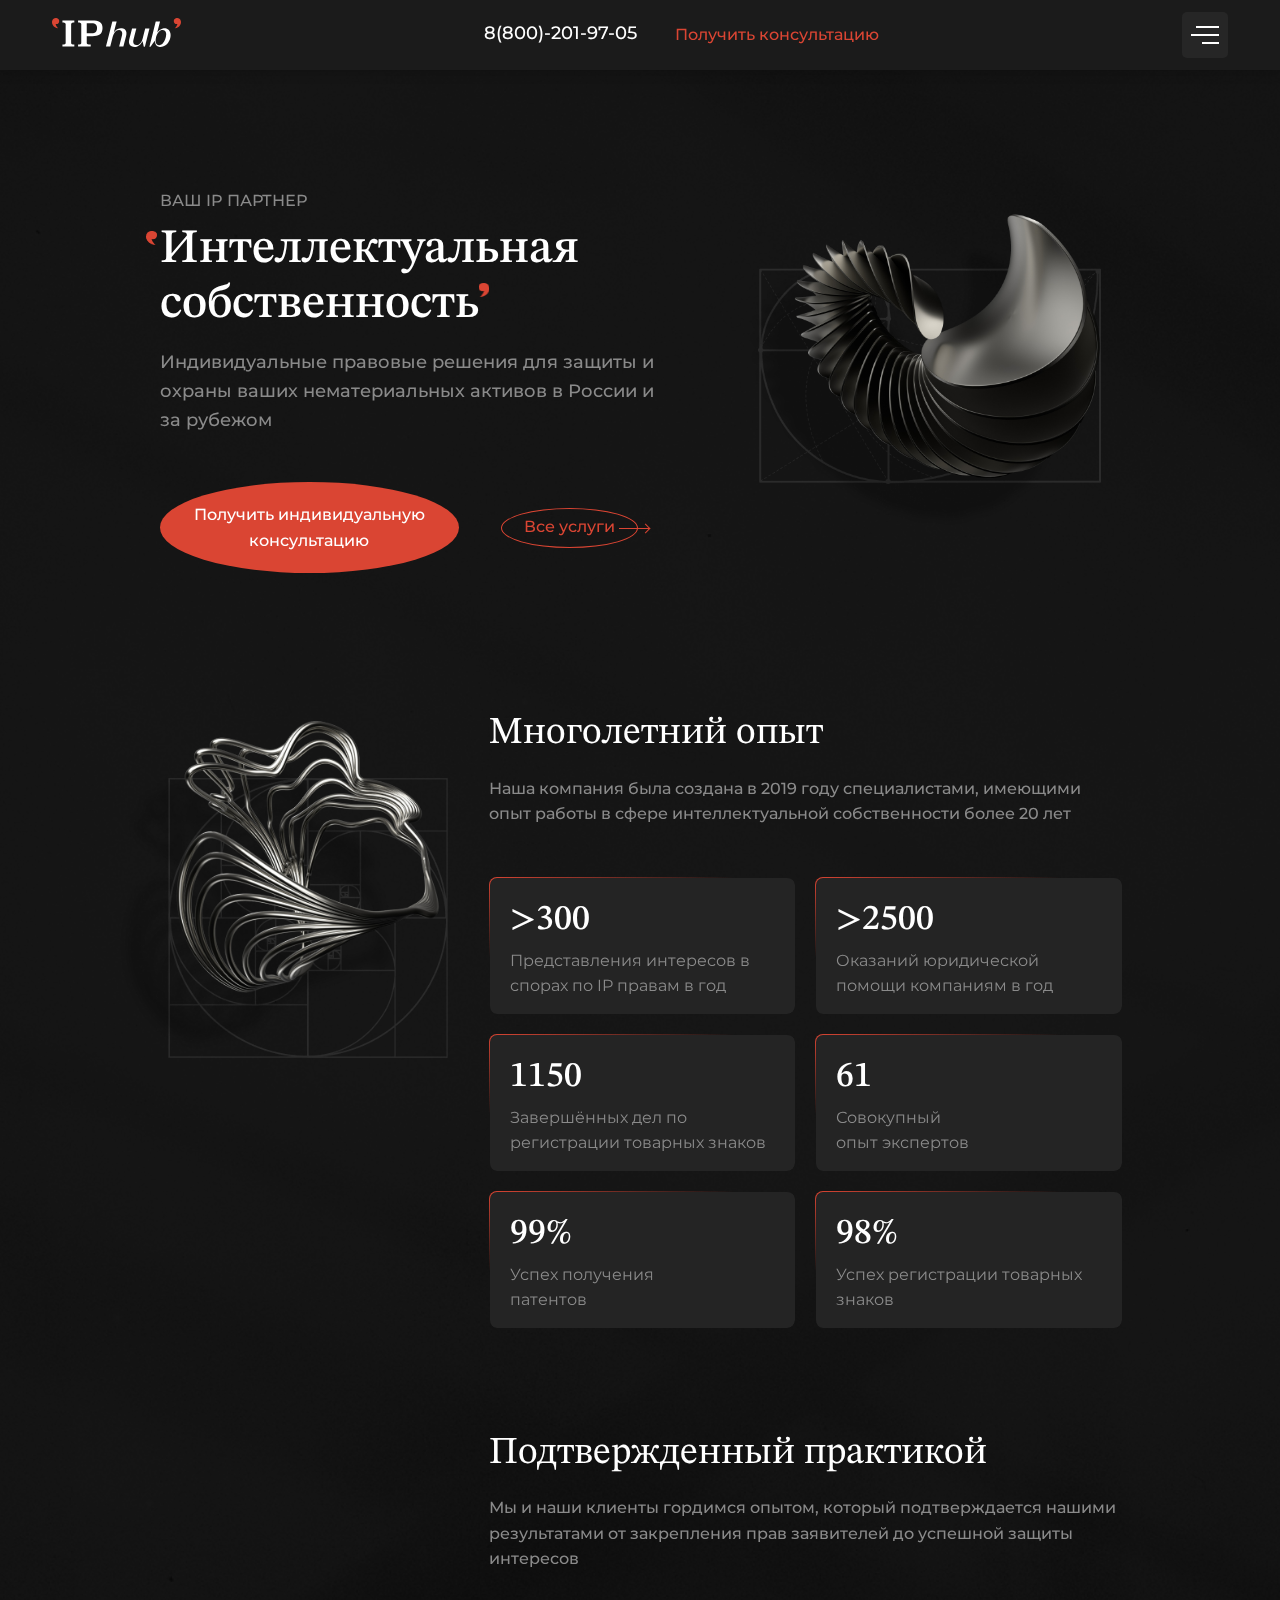
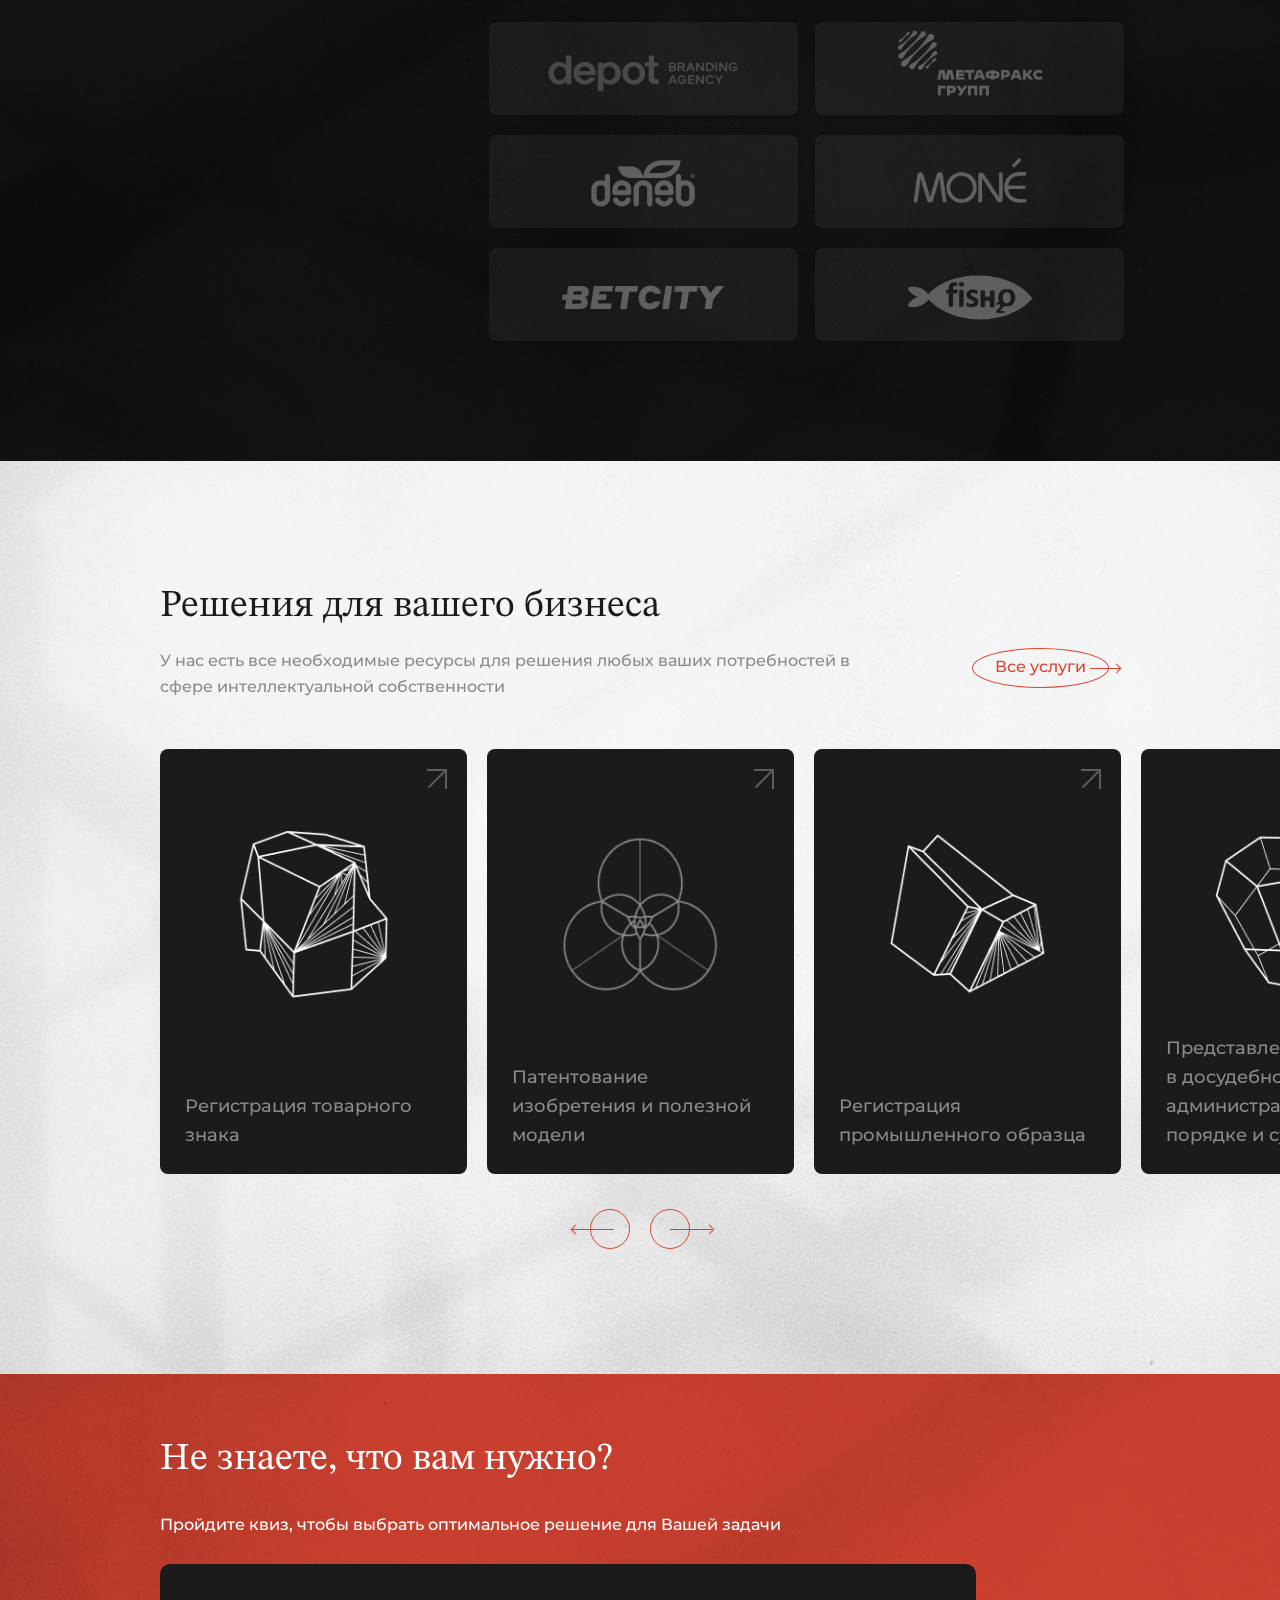
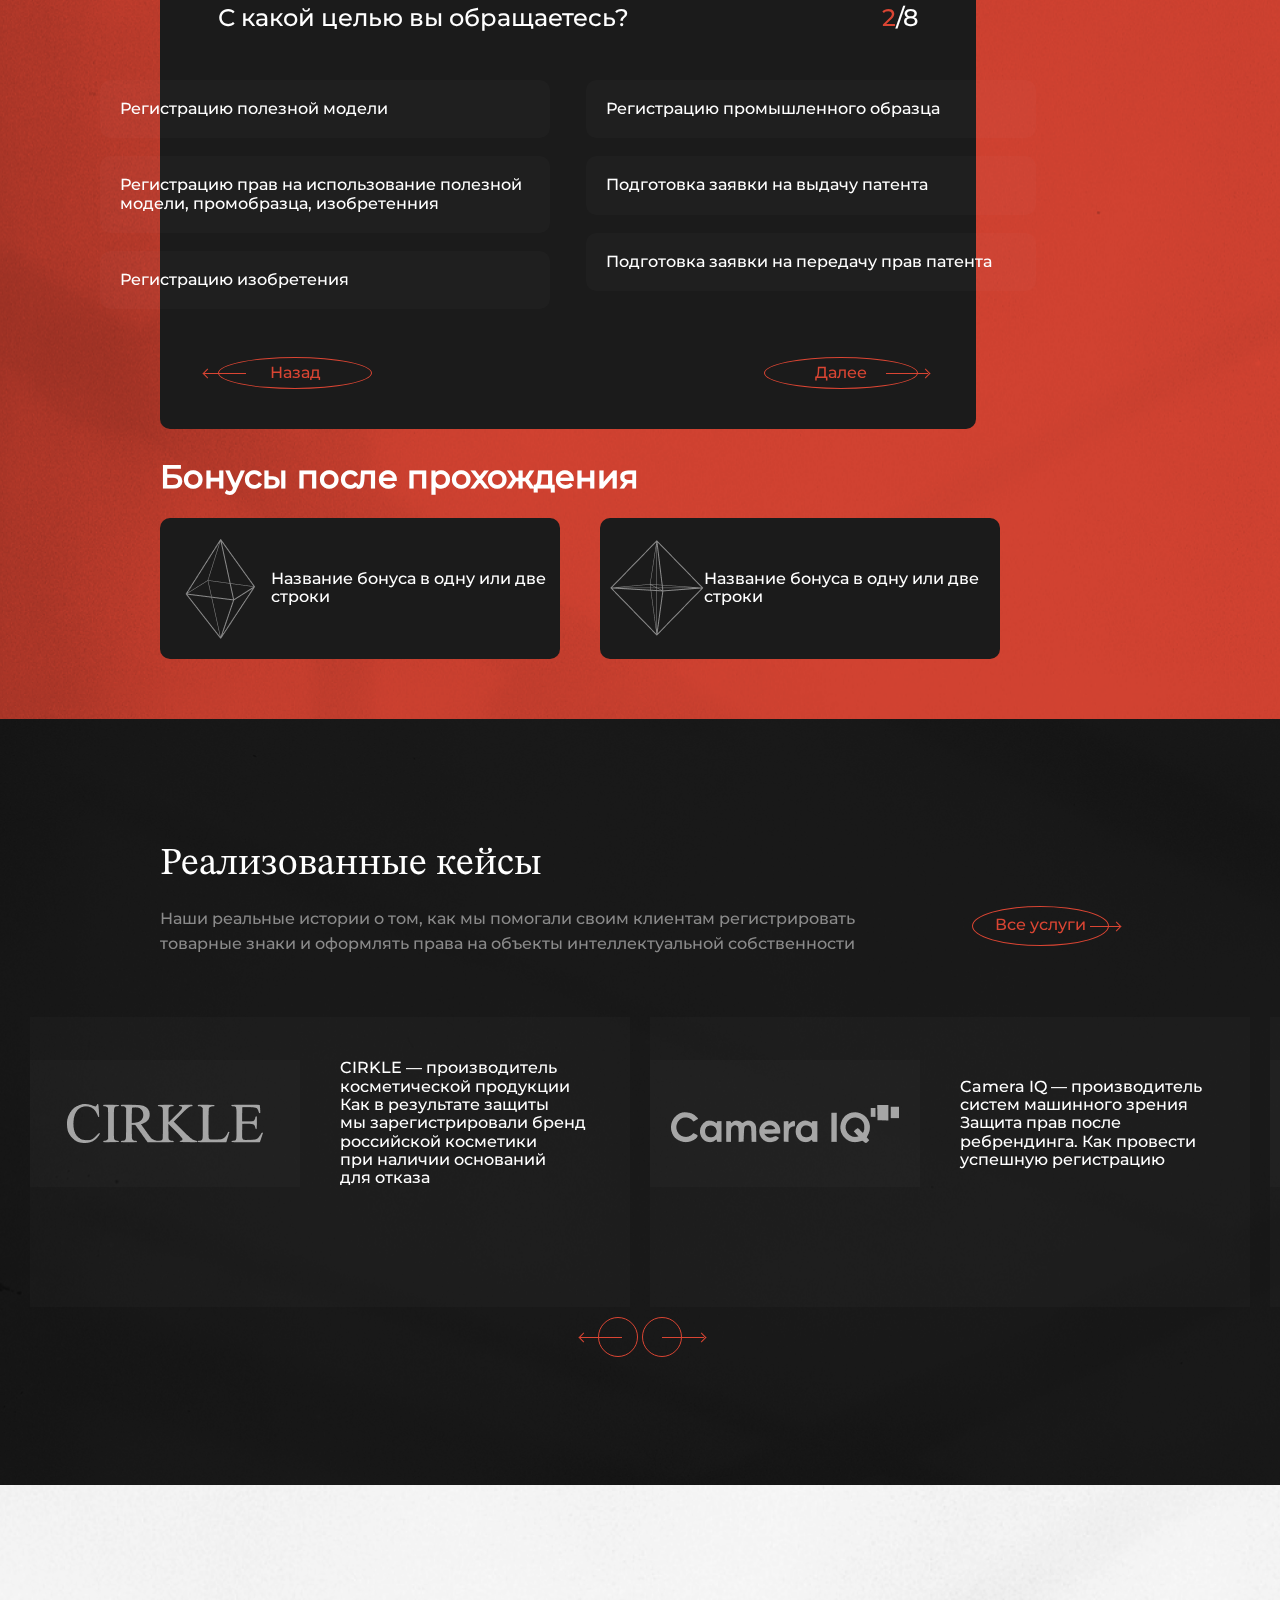
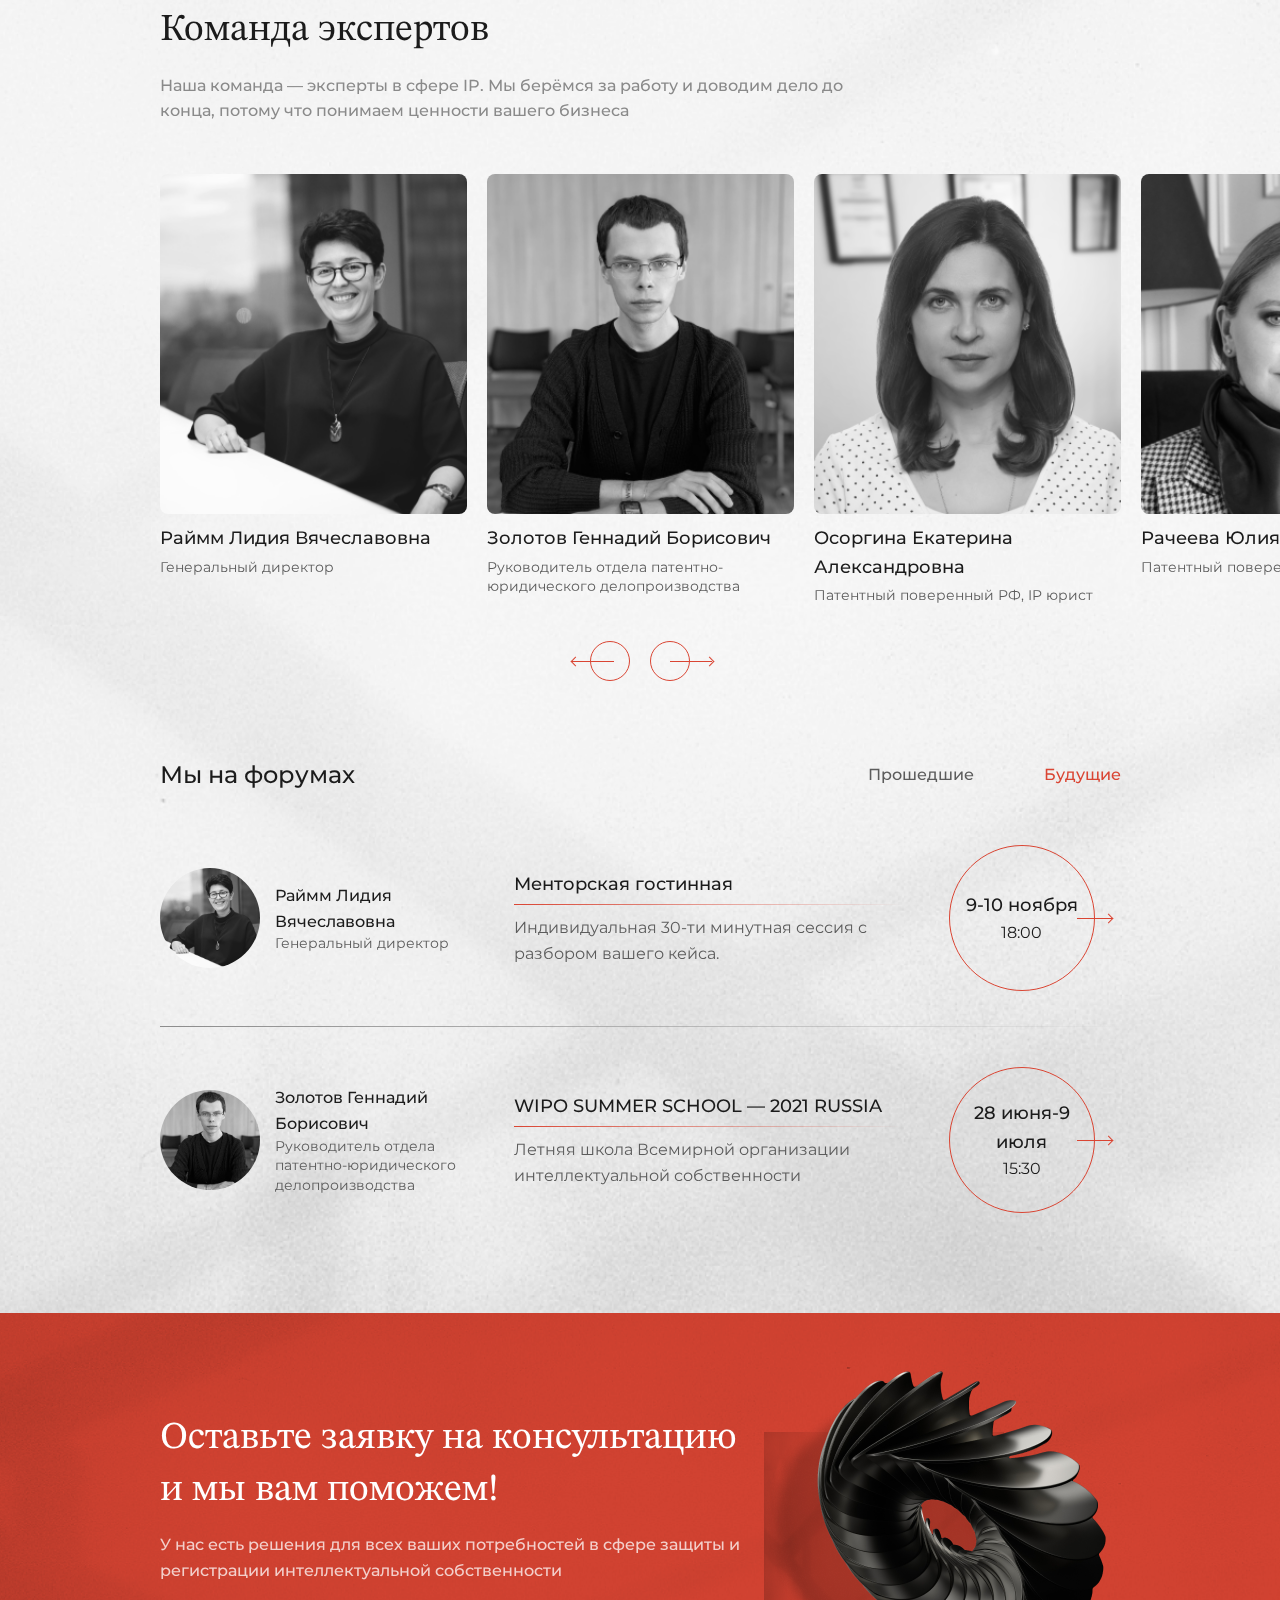
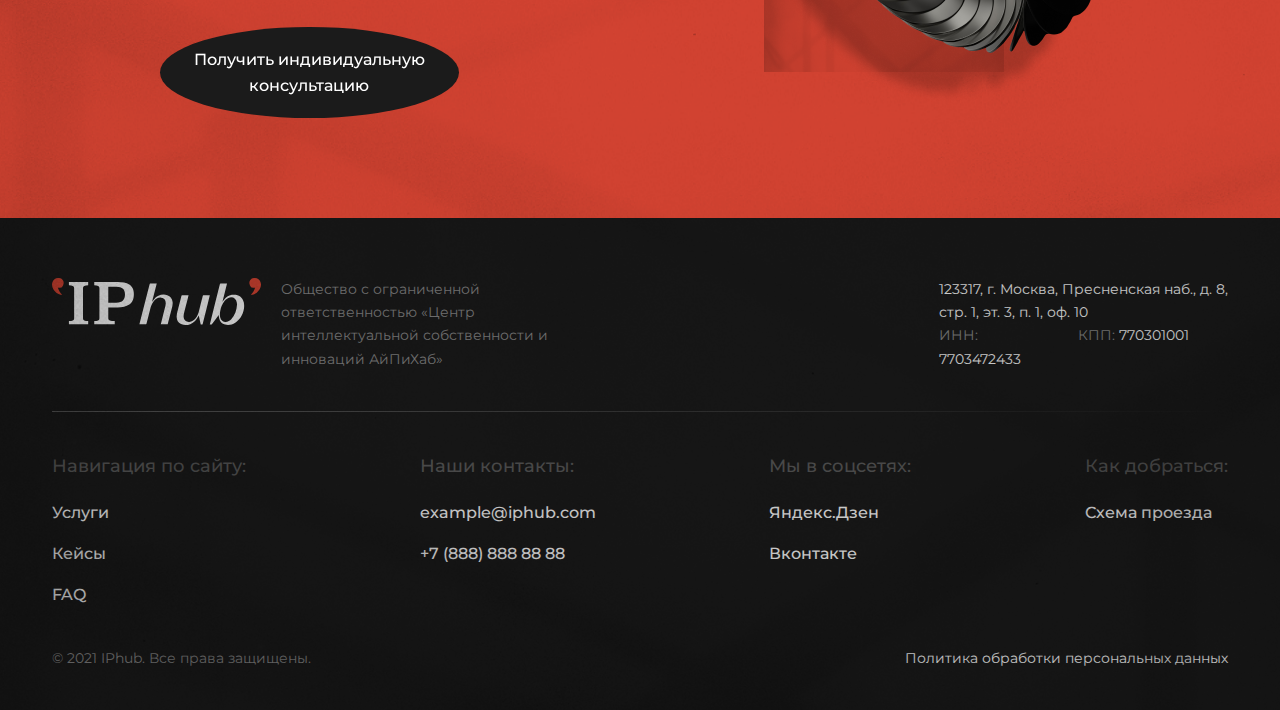
==== index.html @ 06930e4b "Add files via upload" ====
<!DOCTYPE html>
<html>
<head>
    <meta charset="UTF-8">
    <meta name="viewport" content="width=device-width", initial-scale=1.0, user-scrable=no>
    <meta http-equiv="X-UA-Compatible" content="ie=edge">
    <link rel="stylesheet" href="css/normalize.css">
    <link rel="stylesheet" href="css/style.css">
    <link rel="stylesheet" href="css/media.css">
<title>IPhub_Заярцев</title>
</head>
<body>
    <header class="header">
        <div class="header_flex">
            <div class="header_img">
                <a href="index.html">
                    <img src="img/logo.svg" alt="logo">
                </a>
            </div>
            <div class="header_contact">
                <div class="contact_number">
                    <a href="error.html" class="contact_number_link">8(800)-201-97-05</a>
                </div>
                <div class="contact_consult">
                    <a class="js-modal_button contact_consult_link button-modal-open" href="error.html">Получить консультацию</a>
                </div>
            </div>
            <div class="header_nav">
                <div class="nav_services">
                    <a href="error.html" class="nav_services_link">Услуги</a>
                </div>
                <div class="nav_cases">
                    <a href="error.html" class="nav_cases_link">Кейсы</a>
                </div>
                <div class="nav_faq">
                    <a href="error.html" class="nav_faq_link">FAQ</a>
                </div>
            </div>
            <div class="header_hamburger">
                <input id="hamburger_check" type="checkbox" class="hamburger_check">
                <label for="hamburger_check" class="hamburger_label">
                    <span></span>
                    <span></span>
                    <span></span>
                </label>
                <div class="hamburger">
                    <div class="hamburger_sidebg"></div>
                    <div class="hamburger_bg">
                        <div class="hamburger_column_links">
                            <div class="column_links_services">
                                <a href="error.html" class="column_link" href="">Услуги</a>
                            </div>
                            <div class="column_links_cases">
                                <a href="error.html" class="column_link" href="">Кейсы</a>
                            </div>
                            <div class="column_links_faq">
                                <a href="error.html" class="column_link" href="">FAQ</a>
                            </div>
                        </div>
                        <div class="hamburger_column_contacts">
                            <div class="hamburger_contacts_block">
                                <div class="contacts_block_title">Наши контакты:</div>
                                <div>
                                    <a class="contacts_block_link" href="error.html">example@iphub.com</a>
                                </div>
                                <div>
                                    <a class="contacts_block_link" href="error.html">+7 (888) 888 88 88</a>
                                </div>
                                <div>
                                    <a class="contacts_block_link email_scheme mb5" href="error.html">Схема проезда</a>
                                </div>
                            </div>
                            <div class="hamburger_contacts_block social">
                                <div class="contacts_block_title">Мы в соцсетях:</div>
                                <div>
                                    <a href="error.html" target="_blank" class="links_block_link">Яндекс.Дзен</a>
                                </div>
                                <div>
                                    <a href="error.html" target="_blank" class="links_block_link">Вконтакте</a>
                                </div>
                            </div>
                            <div class="hamburger_contacts_block adress">
                                <div class="contacts_block_title">Как добраться:</div>
                                <div>
                                    <a class="contacts_block_link adress_scheme mb5" href="">Схема проезда</a>
                                </div>
                                <div class="contacts_block_adress">123317, г. Москва, Пресненская наб., д.
                                    8, стр. 1, эт. 3, п. 1, оф. 10</div>
                                <div class="contacts_block_requisites">
                                    <div class="contacts_block_requisites_inn">ИНН: 7703472433</div>
                                    <div class="contacts_block_requisites_kpp">КПП: 770301001</div>
                                </div>
                            </div>
                            <div class="hamburger_img_wrapper">
                            <div class="hamburger_img">
                            <img src="/img/Burger1000.png">
                        </div>
                        
                    </div>
                        </div>
                        
                    </div>
                    
                </div>
            </div>
        </div>
    </header>
<section class="main">
    <div class="main__overlay"></div>
    <div class="container">
        <div class="greet">
            <div class="greet__grid">
                <div class="greet__text">
                    <div class="greet__subtitle">ВАШ IP ПАРТНЕР</div>
                    <div class="greet__title">Интеллектуальная собственность</div>
                    <div class="greet__descr">Индивидуальные правовые решения для защиты и охраны ваших нематериальных активов в России и за рубежом</div>
                    <div class="greet__buttons-container">
                        <a href="error.html"><button class="button-consult button-modal-open">Получить индивидуальную консультацию</button></a>
                        <a class="button-allservices" href="error.html">Все услуги</a>
                    </div>
                </div>
                <div class="greet__img-container">
                    <img src="img/image_0.png" data-depth="0.4" alt="thing" class="greet__img">
                </div>
            </div>
        </div>
        <div class="experience">
            <div class="experience__img-container">
                <img src="img/image_2.png" data-depth="0.4" alt="thing" class="experience__img">
            </div>
            <div class="experience__container">
                <div class="experience__block">
                    <h2 class="experience__block-title">Многолетний опыт</h2>
                    <div class="experience__block-descr">Наша компания была создана в 2019 году специалистами, имеющими опыт работы в сфере интеллектуальной собственности более 20 лет</div>
                    <div class="experience__block-grid">
                        <div class="experience__fact">
                            <div class="experience__fact-title">>300</div>
                            <div class="experience__fact-descr">Представления интересов в спорах по IP правам в год</div>
                        </div>
                        <div class="experience__fact">
                            <div class="experience__fact-title">>2500</div>
                            <div class="experience__fact-descr">Оказаний юридической помощи компаниям в год</div>
                        </div>
                        <div class="experience__fact">
                            <div class="experience__fact-title">1150</div>
                            <div class="experience__fact-descr">Завершённых дел по регистрации товарных знаков</div>
                        </div>
                        <div class="experience__fact">
                            <div class="experience__fact-title">61</div>
                            <div class="experience__fact-descr">Совокупный опыт экспертов</div>
                        </div>
                        <div class="experience__fact">
                            <div class="experience__fact-title">99%</div>
                            <div class="experience__fact-descr">Успех получения патентов</div>
                        </div>
                        <div class="experience__fact">
                            <div class="experience__fact-title">98%</div>
                            <div class="experience__fact-descr">Успех регистрации товарных знаков</div>
                        </div>
                    </div>
                </div>
                <div class="experience__block">
                    <h2 class="experience__block-title">Подтвержденный практикой</h2>
                    <div class="experience__block-descr">Мы и наши клиенты гордимся опытом, который подтверждается нашими результатами от закрепления прав заявителей до успешной защиты интересов</div>
                    <div class="experience__block-grid">
                        <div class="experience__brand">
                            <img src="img/logos.png" alt="depot" class="experience__brand-img">
                        </div>
                        <div class="experience__brand">
                            <img src="img/logos1.png" alt="meta" class="experience__brand-img">
                        </div>
                        <div class="experience__brand">
                            <img src="img/logos2.png" alt="deneb" class="experience__brand-img">
                        </div>
                        <div class="experience__brand">
                            <img src="img/logos3.png" alt="mone" class="experience__brand-img">
                        </div>
                        <div class="experience__brand">
                            <img src="img/logos4.png" alt="betcity" class="experience__brand-img">
                        </div>
                        <div class="experience__brand">
                            <img src="img/logos5.png" alt="fish" class="experience__brand-img">
                        </div>
                    </div>
                </div>
            </div>
        </div>
    </div>
</section>
<section class="solutions">
    <div class="solutions__overlay"></div>
    <div class="container">
        <h2 class="solutions__title">Решения для вашего бизнеса</h2>
        <div class="solutions__wrapper">
            <div class="solutions__descr">У нас есть все необходимые ресурсы для решения любых ваших потребностей в сфере интеллектуальной собственности</div>
            <a href="error.html" class="button-allservices solutions__button">Все услуги</a>
        </div>
        <div class="solutions__slider" id="solutions__slider">
            <div class="slider__wrapper">
        <div class="slider__track slider1">
        <a href="error.html" class="slide-service slide">
            <div class="slide-service__img-container">
                <img src="img/objects.png" class="slide-service__img">
            </div>
            <div class="slide-service__text">
                <div class="slide-service__title">Регистрация товарного знака</div>
                <div class="slide-service__descr">Предварительная оценка и полная проверка товарного знака</div>
            </div>
        </a>
        <a href="error.html" class="slide-service slide1">
            <div class="slide-service__img-container">
                <img src="img/objects1.png" class="slide-service__img">
            </div>
            <div class="slide-service__text">
                <div class="slide-service__title">Патентование изобретения и полезной модели</div>
                <div class="slide-service__descr">Проведение патентного исследования на наличие аналогов и прототипов</div>
            </div>
        </a>
        <a href="error.html" class="slide-service slide1">
            <div class="slide-service__img-container">
                <img src="img/objects2.png" class="slide-service__img">
            </div>
            <div class="slide-service__text">
                <div class="slide-service__title">Регистрация промышленного образца</div>
                <div class="slide-service__descr">Анализ и проверка, в случае необходимости – доработка промышленного образца</div>
            </div>
        </a>
        <a href="error.html" class="slide-service slide1">
            <div class="slide-service__img-container">
                <img src="img/objects3.png" class="slide-service__img">
            </div>
            <div class="slide-service__text">
                <div class="slide-service__title">Представление интересов в досудебном, административном порядке и судах</div>
                <div class="slide-service__descr">Предоставление правовой поддержки в судах</div>
            </div>
        </a>
        <a href="error.html" class="slide-service slide1">
            <div class="slide-service__img-container">
                <img src="img/objects4.png" class="slide-service__img">
            </div>
            <div class="slide-service__text">
                <div class="slide-service__title">Распоряжение исключительным правом на объекты интеллектуальной собственности.</div>
                <div class="slide-service__descr">Помощь в подготовке, оформлении и ведении документации по распоряжению исключительным правом</div>
            </div>
        </a>
        </div>
        <div class="slider__arrows slider-btn1">
            <button class="slider__arrow-prev"></button>
            <button class="slider__arrow-next next"></button>
        </div>
    </div>
        </div>
        <a href="error.html" class="button-allservices cases__button_media">Все услуги</a>
    </div>
</section>

<section class="forum2">
    <div class="container">
        <div class="forum-title">
            <h2>Не знаете, что вам нужно? </h2>
            <p>Пройдите квиз, чтобы выбрать оптимальное решение для Вашей задачи</p>
        </div>
        <div class="forum-cards">
            <div class="pre-card">
                <p>С какой целью вы обращаетесь?</p>
                <p class="card-number"><span>2</span>/8</p>
            </div>
            <div class="forum-card">
                <ul>
                    <li>Регистрацию полезной модели</li>
                    <li>Регистрацию прав на использование полезной модели, промобразца, изобретенния</li>
                    <li>Регистрацию изобретения</li>
                </ul>   
                <ul>
                    <li>Регистрацию промышленного образца</li>
                    <li>Подготовка заявки на выдачу патента</li>
                    <li>Подготовка заявки на передачу прав патента</li>
                </ul>
            </div>
            <div class="btn-card">
                <button class="forum-arrow-prev">Назад</button>
                <button class="forum-arrow-next">Далее</button>
            </div>
        </div>

        <div class="bonus">
            <h1>Бонусы после прохождения</h1>
            <div class="bonus-cards">
                <div class="bonus-card"><img src="img/bonus1.png" alt=""><p>Название бонуса в одну или две строки</p></div>
                <div class="bonus-card"><img src="img/bonus2.png" alt=""><p>Название бонуса в одну или две строки</p></div>
            </div>
        </div>
    </div>
</section>
<section class="cases">
        <div class="container">
            <h2 class="solutions__title case-title">Реализованные кейсы</h2>
            <div class="solutions__wrapper">
                <div class="solutions__descr">Наши реальные истории о том, как мы помогали своим клиентам регистрировать товарные знаки и оформлять права на объекты интеллектуальной собственности</div>
                <a href="error.html" class="button-allservices solutions__button">Все услуги</a>
            </div>
            <div class="case-container">
                <div class="case-slider">
                    <div class="case">
                        <div class="case-img-container">
                            <img src="img/case1.png" alt="" class="case-img">
                        </div>
                        <div class="case-text">
                            <div class="case-title">CIRKLE — производитель косметической продукции</div>
                            <div class="case-descr">Как в результате защиты  мы зарегистрировали бренд российской косметики при наличии оснований для отказа</div>
                        </div>
                    </div>
                    <div class="case">
                        <div class="case-img-container">
                        <img src="img/case2.png" alt="" class="case-img">
                        </div>
                        <div class="case-text">
                            <div class="case-title">Camera IQ — производитель систем машинного зрения</div>
                            <div class="case-descr">Защита прав после ребрендинга. Как провести успешную регистрацию</div>
                        </div>
                    </div>
                    <div class="case">
                        <div class="case-img-container">
                        <img src="img/case3.png" alt="" class="case-img">
                        </div>
                        <div class="case-text">
                            <div class="case-title">HANDS — производитель строительных материалов</div>
                            <div class="case-descr">Предварительный отказ — не приговор! Как мы защищали монополию российского производителя строительных материалов.</div>
                        </div>
                    </div>
                </div>
                <div class="case-slider-btn">
                    <button class="slider__arrow-prev"></button>
                    <button class="slider__arrow-next"></button>
                </div>
            </div>
        </div>
</section>

<section class="experts">
    <div class="experts__overlay"></div>
    <div class="container">
        <div class="experts__team">
            <h2 class="experts__team-title">Команда экспертов</h2>
            <div class="experts__team-descr">Наша команда — эксперты в сфере IP. Мы берёмся за работу и доводим дело до конца, потому что понимаем ценности вашего бизнеса</div>
            <div class="experts__team-slider" id="experts__slider">
                <div class="slider__wrapper">
        <div class="slider__track expert-slider">
        <div class="slide-expert">
            <div class="slide-expert__img-container">
                <img src="img/expert1.png" class="slide-expert__img">
            </div>
            <div class="slide-expert__text">
                <div class="slide-expert__name">Раймм Лидия Вячеславовна</div>
                <div class="slide-expert__position">Генеральный директор</div>
                <div class="slide-expert__description">Создаёт тихое право сильных брендов. Строит импакт-компанию и развивает команду, которая выбрала сферу интеллектуальной собственности своей миссией и которая способна смело и с удовольствием превосходить ожидания клиентов. Выводит в принцип работы равноценность и значимости достижения единой цели с клиентом. Выбирает клиентов, как партнёров, для которых бизнес — это личное. Область интересов — формирование устойчивой архитектуры систем управления интеллектуальной собственностью через создание честного сильного конкурентного преимущества для правообладателей</div>
            </div>
        </div>
        <div class="slide-expert">
            <div class="slide-expert__img-container">
                <img src="img/expert2.png" class="slide-expert__img">
            </div>
            <div class="slide-expert__text">
                <div class="slide-expert__name">Золотов Геннадий Борисович</div>
                <div class="slide-expert__position">Руководитель отдела патентно-юридического делопроизводства</div>
                <div class="slide-expert__description">Опыт в области администрирования и делопроизводства на международном уровне более 20 лет. Вдохновлена командой, проектами  и задачами клиентов. Уверена, что любые процессы для клиентов комфортны с нами, так как на всем цикле патентно-юридического делопроизводства их поддерживают профессионалы, любящие своё дело</div>
            </div>
        </div>
        <div class="slide-expert">
            <div class="slide-expert__img-container">
                <img src="img/expert3.png" class="slide-expert__img">
            </div>
            <div class="slide-expert__text">
                <div class="slide-expert__name">Осоргина Екатерина Александровна</div>
                <div class="slide-expert__position">Патентный поверенный РФ, IP юрист</div>
                <div class="slide-expert__description">Опыт работы в сфере интеллектуальной собственности более 20 лет. Практик экстра-класса, любящий свое дело и говорящий с клиентами на одном языке. Патентный поверенный и юрист в одном профессионале. Участник и лидер стратегических IP сессий для клиентов с особыми потребностями в защите и управлении правами в России и за рубежом. Знает, что каждый кейс, каждый запрос уникален, как и бизнес клиентов. Находится в нужном месте, чтобы оказать клиентам индивидуальную своевременную помощь, поддержку и профессиональное содействие</div>
            </div>
        </div>
        <div class="slide-expert">
            <div class="slide-expert__img-container">
                <img src="img/expert4.png" class="slide-expert__img">
            </div>
            <div class="slide-expert__text">
                <div class="slide-expert__name">Рачеева Юлия Геннадьевна</div>
                <div class="slide-expert__position">Патентный поверенный РФ</div>
                <div class="slide-expert__description">Практический опыт в сфере интеллектуальной собственности более 12 лет.  Мастер IP-do. Знает, какие необходимо задать вопросы визионеру, чтобы оптимально выстроить работы и  достичь идеального конечного результата. Аттестованный патентный поверенный по товарным знакам и промышленным образцам. Кейсы международного уровня. Лектор Российского экспортного центра (РЭЦ), преподаватель в РГАИС. Участник и лидер IP сессий для клиентов с нестандартными проектами и запросами. Убеждена, что интеллектуальная собственность - это  эффективный инструмент защиты и развития бизнеса</div>
            </div>
        </div>
        <div class="slide-expert">
            <div class="slide-expert__img-container">
                <img src="img/expert5.png" class="slide-expert__img">
            </div>
            <div class="slide-expert__text">
                <div class="slide-expert__name">Пахоменко Алина Аликовна</div>
                <div class="slide-expert__position">Адвокат</div>
                <div class="slide-expert__description">Изучает и реализует IP менеджмент и сервис с чётким технологичным подходом. Гармонично сочетает IP с EI, ценит прозрачность и ясность в любых процессах делопроизводства по регистрации и в процедурах защиты интересов клиентов. Знает, что любой проект для клиента - личная история, поэтому, отслеживает, чтобы все было «по-полочкам», создавая комфортную среду для сотрудничества и взаимодействия с нашей командой</div>
            </div>
        </div>
        </div>
        <div class="slider__arrows expert-slider-btn">
            <button class="slider__arrow-prev"></button>
            <button class="slider__arrow-next"></button>
        </div>
    </div>
            </div>
        </div>
        <div class="experts__forums">
            <div class="experts__forums-header">
                <div class="experts__forums-title">Мы на форумах</div>
                <div class="experts__forums-wrapper">
                    <div class="experts__forums-time">
                        <input class="experts__forums-input" type="radio" name="forums" id="forums-prev">
                        <label for="forums-prev" class="experts__forums-label">Прошедшие</label>
                    </div>
                    <div class="experts__forums-time">
                        <input class="experts__forums-input" checked type="radio" name="forums" id="forums-next">
                        <label for="forums-next" class="experts__forums-label">Будущие</label>
                    </div>
                </div>
            </div>
            <div class="experts__forums-list">
                <div class="forums-prev">
                <div class="forum forum-prev">
                    <div class="forum__grid">
                        <div class="forum__person-grid">
                            <div class="forum__person-img" style="background: url('img/expert1.png') center center/cover no-repeat"></div>
                            <div class="forum__person-text">
                                <div class="forum__person-name">Раймм Лидия Вячеславовна </div>
                                <div class="forum__person-position">Генеральный директор</div>
                            </div>
                        </div>
                        <div class="forum__info-grid">
                            <div class="forum__info-elem">
                                <div class="forum__info-name">Менторская гостинная</div>
                                <div class="forum__info-br"></div>
                                <div class="forum__info-descr">Индивидуальная 30-ти минутная сессия с разбором вашего кейса.</div>
                            </div>
                            <div class="forum__info-elem">
                                <a href="" class="forum__circle"></a>
                                <div class="forum__date">9-10 ноября</div>
                                <div class="forum__time">18:00</div>
                            </div>
                        </div>
                    </div>
                    <div class="forum__br"></div>
                </div>
                <div class="forum forum-prev">
                    <div class="forum__grid">
                        <div class="forum__person-grid">
                            <div class="forum__person-img" style="background: url('img/expert2.png') center center/cover no-repeat"></div>
                            <div class="forum__person-text">
                                <div class="forum__person-name">Золотов Геннадий Борисович</div>
                                <div class="forum__person-position">Руководитель отдела патентно-юридического делопроизводства</div>
                            </div>
                        </div>
                        <div class="forum__info-grid">
                            <div class="forum__info-elem">
                                <div class="forum__info-name">WIPO SUMMER SCHOOL — 2021 RUSSIA</div>
                                <div class="forum__info-br"></div>
                                <div class="forum__info-descr">Летняя школа Всемирной организации интеллектуальной собственности</div>
                            </div>
                            <div class="forum__info-elem">
                                <a href="error.html" class="forum__circle"></a>
                                <div class="forum__date">28 июня-9 июля</div>
                                <div class="forum__time">15:30</div>
                            </div>
                        </div>
                    </div>
                </div>
            </div>
        </div>
    </div>
</section>
<div class="modal">
    <div class="modal__overlay"></div>
    <div class="container">
        <div class="modal__grid">
            <div class="modal__text">
                <h2 class="modal__title">Оставьте заявку на консультацию и мы вам поможем!</h2>
                <div class="modal__descr">У нас есть решения для всех ваших потребностей в сфере защиты и регистрации интеллектуальной собственности</div>
                <a href="error.html"><button class="button-consult button-modal-open modal__button" href="error.html">Получить индивидуальную консультацию</button></a>
            </div>
            <div class="modal__img-container">
                <img src="img/62.png" data-depth="0.4" alt="round" class="modal__img">
            </div>
        </div>
    </div>
</div>
    <footer class="footer">
        <div class="footer_container">
            <div class="footer_info">
                <div class="info_block_logo">
                    <a href="error.html" class="block_logo">
                        <img src="img/logo.svg" alt="logo">
                    </a>
                    <div class="block_text">
                        Общество с ограниченной
                        ответственностью «Центр интеллектуальной собственности и инноваций АйПиХаб»
                    </div>
                </div>
                <div class="info_block_adress">
                    <div class="block_adress">123317, г. Москва, Пресненская наб., д.
                        8, стр. 1, эт. 3, п. 1, оф. 10</div>
                    <div class="block_inn"><span>ИНН:</span> 7703472433</div>
                    <div class="block_kpp"><span>КПП:</span> 770301001</div>
                </div>
            </div>
            <div class="footer_hr"></div>
            <div class="footer_links">
                <div class="links_block">
                    <div class="links_block_title site_nav">Навигация<span> по сайту</span>:</div>
                    <div class="links_block_link_wrapper">
                        <a href="" class="links_block_link">Услуги</a>
                    </div>
                    <div class="links_block_link_wrapper">
                        <a href="error.html" class="links_block_link">Кейсы</a>
                    </div>
                    <div class="links_block_link_wrapper">
                        <a href="error.html" class="links_block_link">FAQ</a>
                    </div>
                </div>
                <div class="links_block">
                    <div class="links_block_title">Наши контакты:</div>
                    <div class="links_block_link_wrapper">
                        <a href="error.html" email class="links_block_link">example@iphub.com</a>
                    </div>
                    <div class="links_block_link_wrapper">
                        <a href="error.html" class="links_block_link">+7 (888) 888 88 88</a>
                    </div>
                    <div class="links_block_link_wrapper adress_hidden">
                        <a href="error.html" class="links_block_link">Схема проезда</a>
                    </div>
                </div>
                <div class="links_block links_block_social">
                    <div class="links_block_title">Мы в соцсетях:</div>
                    <div class="links_block_link_wrapper">
                        <a href="error.html" target="_blank" class="links_block_link">Яндекс.Дзен</a>
                    </div>
                    <div class="links_block_link_wrapper">
                        <a href="error.html" target="_blank" class="links_block_link">Вконтакте</a>
                    </div>
                </div>
                <div class="links_block">
                    <div class="links_block_title">Как добраться:</div>
                    <div class="links_block_link_wrapper">
                        <a href="error.html" class="links_block_link">Схема проезда</a>
                    </div>
                </div>
            </div>
            <div class="footer_rights">
                <div class="footer_right">© 2021 IPhub. Все права защищены.</div>
                <div class="footer_right">
                    <a href="error.html" class="footer_right_link link_agreement">Политика обработки персональных данных</a>
                </div>
            </div>
        </div>
    </footer>
    <script type="text/javascript" src="scripts/slider.js"></script>
</body>
</html>
---- css/style.css ----
@font-face {
    font-family: 'STIXTwoText Medium';
    src: url('../fonts/STIXTwoText-Medium.ttf') format('truetype');
    font-weight: 500;
    font-style: normal;
}

@font-face {
    font-family: 'STIXTwoText Regular';
    src: url('../fonts/STIXTwoText-Regular.ttf') format('truetype');
    font-weight: 400;
    font-style: normal;
}

@font-face {
    font-family: 'Montserrat Medium';
    src: url('../fonts/Montserrat-Medium.ttf') format('truetype');
    font-weight: 500;
    font-style: normal;
}

@font-face {
    font-family: 'Montserrat Regular';
    src: url('../fonts/Montserrat-Regular.ttf') format('truetype');
    font-weight: 400;
    font-style: normal;
}

body {
    font-family: 'Montserrat Medium', sans-serif;
}

*{
    margin:0;
    padding:0;
    box-sizing:border-box;
}

* {
	margin: 0;
	padding: 0;
	box-sizing: border-box;
}
body {
	padding-top: 70px;
	overflow-x: hidden;
	overflow-y: scroll;
	background-color: #1b1b1b;
	color: #fff
}
section {
	overflow-x: hidden
}
a {
	text-decoration: none
}
h2 {
	font-family: STIXTwoText Regular;
	font-weight: 400;
	color: #fff;
	font-size: 2.375rem;
	line-height: 135%
}
.container {
	position: relative;
	z-index: 10;
	width: 1216px;
	margin: 0 auto
}
.disabled {
	opacity: .5;
	cursor: default
}
.button-consult {
	position: relative;
	width: 299px;
	height: 91px;
	border-radius: 50%;
	border: none;
	background: #DA4533;
	font-size: 1rem;
	line-height: 160%;
	color: #fff;
	padding: 0 20px;
	text-align: center;
	cursor: pointer
}
.button-consult:hover:before {
	opacity: 1;
	transform: rotate(-5deg)
}
.button-consult:before {
	transition: .3s;
	content: "";
	position: absolute;
	top: 0;
	left: 0;
	border-radius: 50%;
	opacity: 0;
	border: 1px solid #fff;
	width: 299px;
	height: 90px
}
.button-allservices {
	position: relative;
	color: #da4533;
	border: 1px solid #DA4533;
	border-radius: 50%;
	padding: 9px 22px;
	cursor: pointer;
	height: 40px;
	margin-right: 12px
}
.button-allservices:after {
	content: "";
	position: absolute;
	width: 6px;
	height: 6px;
	border: 1px solid #DA4533;
	transform: rotate(45deg);
	z-index: 1;
	border-left: none;
	border-bottom: none;
	top: calc(50% - 3px);
	left: 140px;
	transition: .5s all
}
.button-allservices:before {
	content: "";
	position: absolute;
	width: 30px;
	height: 1px;
	background-color: #da4533;
	z-index: 1;
	top: 50%;
	left: 117px;
	transition: .5s all
}
.button-allservices:not(.disabled):hover:before {
	transform: translate(10px)
}
.button-allservices:not(.disabled):hover:after {
	transform: translate(10px) rotate(45deg)
}
.slider__track {
	position: relative;
	display: flex;
	gap: 20px;
	flex-direction: row;
	margin-bottom: 35px;
	transition: .3s all;
	right: 310px
}
.slider__arrows {
	display: flex;
	justify-content: center;
	gap: 20px
}
.slider__arrow-next:before, .slider__arrow-prev:before {
	content: "";
	position: absolute;
	width: 42px;
	height: 1px;
	background-color: #da4533;
	z-index: 1;
	top: 50%;
	left: 50%;
	transition: .5s all
}
.slider__arrow-next:after, .slider__arrow-prev:after {
	content: "";
	position: absolute;
	width: 6px;
	height: 6px;
	border: 1px solid #DA4533;
	transform: rotate(45deg);
	z-index: 1;
	border-left: none;
	border-bottom: none;
	top: calc(50% - 3px);
	left: calc(50% + 36px);
	transition: .5s all
}
.slider__arrow-next, .slider__arrow-prev {
	position: relative;
	width: 40px;
	height: 40px;
	border-radius: 50%;
	z-index: 10;
	border: 1px solid #DA4533;
	cursor: pointer;
	transition: .5s all
}
.slider__arrow-next:not(.disabled):hover:before {
	transform: translate(10px)
}
.slider__arrow-next:not(.disabled):hover:after {
	transform: translate(10px) rotate(45deg)
}
.slider__arrow-prev {
	text-align: center
}
.slider__arrow-prev:before {
	left: -50%
}
.slider__arrow-prev:after {
	left: -50%;
	transform: rotate(225deg)
}
.slider__arrow-prev:not(.disabled):hover:before {
	transform: translate(-10px)
}
.slider__arrow-prev:not(.disabled):hover:after {
	transform: translate(-10px) rotate(225deg)
}
.slide-service {
	position: relative;
	padding: 20px 25px;
	width: 289px;
	height: 400px;
	background: #1B1B1B;
	border-radius: 8px;
	cursor: pointer;
	display: flex;
	flex-direction: column;
	justify-content: flex-end;
	overflow: hidden;
	flex-shrink: 0
}
.slide-service:hover:before {
	border-color: #fff
}
.slide-service:hover:after {
	background-color: #fff
}
.slide-service:hover .slide-service__title {
	color: #fff
}
.slide-service:hover .slide-service__descr {
	opacity: 1;
	max-height: 69px
}
.slide-service:hover .slide-service__img-container {
	transform: translate(-50%) scale(.8);
	opacity: .5
}
.slide-service:before {
	content: "";
	width: 18px;
	height: 18px;
	position: absolute;
	top: 20px;
	right: 20px;
	border: 2px solid #5C5C5C;
	border-bottom: none;
	border-left: none;
	transition: .3s all
}
.slide-service:after {
	content: "";
	width: 24px;
	height: 2px;
	position: absolute;
	top: 29px;
	right: 18px;
	transform: rotate(-45deg);
	background-color: #5c5c5c;
	transition: .3s all
}
.slide-service__title {
	transition: .3s all;
	font-size: 1.125rem;
	line-height: 160%;
	color: #8a8a8a;
	margin-bottom: 5px
}
.slide-service__descr {
	max-height: 0;
	opacity: 0;
	color: #8a8a8a;
	font-size: .875rem;
	line-height: 165%;
	transition: .3s all
}
.slide-service__img {
	width: 160px
}
.slide-service__img-container {
	position: absolute;
	top: 80px;
	left: 50%;
	transform: translate(-50%);
	transition: .3s all;
	width: max-content;
	height: max-content
}
.slide-expert {
	display: grid;
	grid-template-columns: 289px;
	grid-template-rows: 320px max-content;
	gap: 10px;
	cursor: pointer;
	transition: .3s all;
	flex-shrink: 0
}
.slide-expert:hover .slide-expert__img {
	filter: grayscale(0%)
}
.slide-expert__img {
	border-radius: 8px;
	overflow: hidden;
	filter: grayscale(100%);
	width: 100%;
	height: 100%;
	object-fit: cover
}
.slide-expert__name {
	font-size: 1.125rem;
	line-height: 160%;
	color: #1b1b1b;
	margin-bottom: 5px
}
.slide-expert__position {
	font-family: Montserrat Regular;
	font-size: .875rem;
	line-height: 140%;
	color: #5c5c5c
}
.slide-expert__description {
	display: none;
	word-break: break-word
}
.forum {
	cursor: pointer;
	transition: .3s all
}
.forum__grid {
	display: grid;
	grid-template-columns: 445px auto;
	column-gap: 50px;
	padding-right: 26px
}
.forum__grid:hover .forum__circle {
	opacity: 1
}
.forum__br {
	width: 100%;
	height: 1px;
	background: linear-gradient(90deg, #8C8C8C 0%, rgba(140, 140, 140, .5) 55.16%, rgba(166, 166, 166, 0) 100.87%);
	margin: 58px 0
}
.forum:last-child>.forum__br {
	display: none
}
.forum__person-grid {
	display: grid;
	grid-template-columns: 100px 330px;
	column-gap: 15px;
	align-items: center
}
.forum__person-img {
	width: 100%;
	aspect-ratio: 1;
	border-radius: 50%;
	filter: grayscale(100%)
}
.forum__person-name {
	font-size: 1rem;
	line-height: 160%;
	color: #1b1b1b
}
.forum__person-position {
	font-family: Montserrat Regular;
	font-size: .875rem;
	line-height: 140%;
	color: #5c5c5c
}
.forum__info-grid {
	display: grid;
	grid-template-columns: auto 176px;
	column-gap: 50px;
	align-items: center
}
.forum__info-elem {
	position: relative
}
.forum__info-br {
	background: linear-gradient(90deg, #DA4533 0%, rgba(218, 69, 51, 0) 100.87%);
	height: 1px;
	width: 100%;
	margin: 5px 0 10px;
	min-width: 271px
}
.forum__info-name {
	font-size: 1.125rem;
	line-height: 160%;
	color: #1b1b1b
}
.forum__info-descr {
	font-family: Montserrat Regular;
	color: #5c5c5c;
	font-size: 1rem;
	line-height: 160%
}
.forum__date {
	font-size: 1.125rem;
	line-height: 160%;
	color: #1b1b1b;
	text-align: center
}
.forum__time {
	font-family: Montserrat Regular;
	color: #1b1b1b;
	font-size: 1rem;
	line-height: 160%;
	text-align: center
}
.forum__circle {
	position: absolute;
	opacity: 0;
	top: 50%;
	left: 50%;
	transform: translate(-50%, -50%);
	width: 176px;
	height: 176px;
	border-radius: 50%;
	border: 1px solid #DA4533;
	transition: .3s all
}
.forum__circle:not(.disabled):before {
	transform: translate(34px)
}
.forum__circle:not(.disabled):after {
	transform: translate(34px) rotate(45deg)
}
.forum__circle:before {
	content: "";
	position: absolute;
	width: 42px;
	height: 1px;
	background-color: #da4533;
	z-index: 1;
	top: 50%;
	left: 117px;
	transition: .5s all
}
.forum__circle:after {
	content: "";
	position: absolute;
	width: 6px;
	height: 6px;
	border: 1px solid #DA4533;
	transform: rotate(45deg);
	z-index: 1;
	border-left: none;
	border-bottom: none;
	top: calc(50% - 3px);
	left: 152px;
	transition: .5s all
}
.header {
	position: fixed;
	top: 0;
	z-index: 10000;
	width: 100%;
	background: #1B1B1B;
	box-shadow: 0 4px 10px #00000026
}
.header_flex {
	display: flex;
	justify-content: space-between;
	height: 70px;
	align-items: center;
	max-width: 1216px;
	margin: 0 auto;
	position: relative
}
.header_contact {
	width: 395px;
	display: flex;
	justify-content: space-between
}
.header_nav {
	width: 207px;
	display: flex;
	justify-content: space-between
}
.contact_number_link {
	font-style: normal;
	font-weight: 500;
	font-size: 1.125rem;
	line-height: 22px;
	color: #fff
}
.contact_number_link:hover, .nav_services_link:hover, .nav_cases_link:hover, .nav_faq_link:hover {
	color: #da4533
}
.contact_consult_link:hover {
	color: #fff
}
.contact_consult_link {
	font-style: normal;
	font-weight: 500;
	font-size: 1rem;
	line-height: 160%;
	color: #da4533;
	cursor: pointer
}
.header_nav>div>a {
	font-style: normal;
	font-weight: 500;
	font-size: 1rem;
	line-height: 160%;
	color: #fff
}
.footer {
	width: 100%;
	background-color: #1b1b1b;
	position: relative;
}
.footer::after {
	content: "";
	width: 100%;
	height: 100%;
	position: absolute;
	top: 0;
	left: 0;
	background: url(../img/backgroud_black.png) center center/cover no-repeat;
	opacity: .8;
	mix-blend-mode: multiply
}
.footer_container {
	max-width: 1216px;
	margin: 0 auto;
	padding: 101px 0 50px
}
.footer_info {
	width: 100%;
	display: grid;
	grid-template-columns: max-content max-content;
	justify-content: space-between
}
.footer_links {
	display: grid;
	grid-template-columns: repeat(4, max-content);
	justify-content: space-between
}
.footer_hr {
	margin: 50px 0;
	height: 1px;
	background: linear-gradient(90deg, rgb(92, 92, 92) 0%, rgba(255, 255, 255, 0) 100%)
}
.info_block_logo {
	display: grid;
	grid-template-columns: 209px 515px;
	column-gap: 20px;
	height: max-content;
	align-items: flex-end
}
.info_block_adress {
	display: grid;
	grid-template-columns: 124px 150px;
	column-gap: 15px
}
.block_logo>img {
	width: 100%;
	height: 47px
}
.block_text {
	font-family: Montserrat Regular;
	font-style: normal;
	font-weight: 400;
	font-size: .875rem;
	line-height: 165%;
	color: #8a8a8a
}
.block_adress {
	font-family: Montserrat Regular;
	font-style: normal;
	font-weight: 400;
	font-size: .875rem;
	line-height: 165%;
	color: #fff;
	grid-column: 1 / 3
}
.block_inn, .block_kpp {
	font-family: Montserrat Regular;
	font-style: normal;
	font-weight: 400;
	font-size: .875rem;
	line-height: 165%;
	color: #fff
}
.block_inn>span {
	color: #8a8a8a
}
.block_kpp>span {
	color: #8a8a8a
}
.links_block {
	display: grid;
	grid-auto-rows: max-content;
	row-gap: 15px
}
.links_block_title {
	font-size: 1.125rem;
	line-height: 160%;
	color: #5c5c5c;
	margin-bottom: 5px
}
.links_block_link {
	font-size: 1rem;
	line-height: 160%;
	color: #fff;
	text-decoration: none
}
.links_block_link_wrapper {
	height: max-content
}
.links_block_link:hover {
	color: #da4533
}
.footer_rights {
	margin-top: 50px;
	display: flex;
	justify-content: space-between
}
.footer_right {
	font-family: Montserrat Regular;
	font-weight: 400;
	font-size: .875rem;
	line-height: 165%;
	color: #8a8a8a
}
.footer_right_link {
	font-family: Montserrat Regular;
	color: #fff;
	text-decoration: none
}
.footer_right_link:hover {
	color: #da4533
}
.adress_hidden {
	display: none
}
.main {
	position: relative;
	width: 100%;
	height: auto;
	background-color: #1b1b1b;
	padding: 33px 0 160px;
	overflow: hidden
}
.main__overlay {
	position: absolute;
	top: 0;
	left: 0;
	z-index: 0;
	width: 100%;
	height: 100%;
	background: url(../img/backgroud_black.png) center center/cover no-repeat;
	opacity: .8;
	mix-blend-mode: multiply
}
.greet {
	margin-bottom: 174px
}
.greet__grid {
	display: grid;
	grid-template-columns: 598px max-content;
	justify-content: space-between;
	align-items: flex-end
}
.greet__text {
	margin: 76px 0 0 14px
}
.greet__title {
	font-family: STIXTwoText Medium;
	font-size: 3.4375rem;
	color: #fff;
	margin: 8px 0 16px;
	position: relative
}
.greet__title:before {
	content: "";
	position: absolute;
	top: 9px;
	left: 0;
	transform: translate(calc(-100% - 3px));
	width: 11px;
	height: 14px;
	background-image: url(../img/qoute1.png)
}
.greet__title:after {
	content: "\a0";
	font-size: 2.75rem;
	transform: translate(10px);
	background: url(../img/qoute2.png) center top no-repeat
}
.greet__subtitle {
	font-size: 1rem;
	line-height: 160%;
	color: #8a8a8a
}
.greet__descr {
	font-size: 1.125rem;
	line-height: 160%;
	color: #8a8a8a;
	margin-bottom: 48px
}
.greet__buttons-container {
	display: grid;
	grid-template-columns: max-content max-content;
	column-gap: 42px;
	align-items: center
}
.greet__img-container {
	width: 100%;
	background-image: url(../images/main/greet/greet-img-bg.svg);
	background-repeat: no-repeat;
	background-position: bottom 50px right 0
}
.greet__img {
	width: 514px;
	height: 514px
}
.experience {
	display: grid;
	grid-template-columns: 364px 804px;
	column-gap: 48px
}
.experience__img-container {
	position: relative;
	background-image: url(../images/main/experience/experience-img-bg.svg);
	background-repeat: no-repeat;
	background-position: top 86px right 0
}
.experience__img {
	position: absolute;
	right: 0;
	width: 400px
}
.experience__container {
	display: flex;
	flex-direction: column;
	gap: 100px
}
.experience__block-title {
	margin-bottom: 16px
}
.experience__block-descr {
	font-size: 1rem;
	line-height: 160%;
	color: #8a8a8a;
	margin-bottom: 50px
}
.experience__block-grid {
	display: grid;
	grid-template-columns: repeat(2, minmax(210px, 392px));
	gap: 20px;
	grid-auto-rows: max-content
}
.experience__fact {
	padding: 20px;
	width: 100%;
	max-height: 137px;
	min-height: 76px;
	height: max-content;
	border: 1px solid transparent;
	border-bottom: none;
	border-right: none;
	background: linear-gradient(#242424 0 0) padding-box, linear-gradient(162deg, rgba(218, 69, 51, 1) 0%, rgba(27, 27, 27, 0) 34%) border-box;
	border-image-slice: 1;
	border-radius: 8px
}
.experience__fact:hover {
	background: linear-gradient(#323232 0 0) padding-box, linear-gradient(162deg, rgba(218, 69, 51, 1) 0%, rgba(27, 27, 27, 0) 34%) border-box
}
.experience__fact-title {
	font-family: STIXTwoText Medium;
	font-size: 2.25rem;
	line-height: 45px;
	color: #fff;
	margin-bottom: 5px
}
.experience__fact-descr {
	font-family: Montserrat Regular;
	min-width: 20px;
	max-width: 290px;
	font-size: 1rem;
	line-height: 160%;
	color: #8a8a8a
}
.experience__fact:nth-child(4)>.experience__fact-descr {
	max-width: 150px
}
.experience__fact:nth-child(5)>.experience__fact-descr {
	max-width: 150px
}
.experience__brand {
	display: grid;
	place-items: center;
	width: 392px;
	height: 119px;
	background: rgba(255, 255, 255, .05);
	border-radius: 8px;
	transition: .3s all
}
.experience__brand:hover {
	background: rgba(255, 255, 255, .1)
}
.experience__brand-img {
	opacity: .5;
	transform: scale(.8)
}
.solutions {
	position: relative;
	padding: 160px 0;
	background-color: #fff
}
.solutions::after {
	content: "";
	width: 100%;
	height: 100%;
	position: absolute;
	top: 0;
	left: 0;
	background: url(../img/backgroud_grey.png) center center/cover no-repeat;
	opacity: .8;
	mix-blend-mode: multiply
}
.solutions__wrapper {
	display: flex;
	justify-content: space-between;
	margin-bottom: 50px
}
.solutions__title {
	color: #1b1b1b;
	margin-bottom: 16px
}
.solutions__descr {
	max-width: 707px;
	font-size: 1rem;
	line-height: 160%;
	color: #8a8a8a
}
.cases {
	position: relative;
	width: 100%;
	height: auto;
	background-color: #1b1b1b;
	padding: 160px 0
}
.cases__wrapper {
	display: flex;
	justify-content: space-between;
	margin-bottom: 50px
}
.cases__title {
	margin-bottom: 16px
}
.cases__descr {
	max-width: 707px;
	font-size: 1rem;
	line-height: 160%;
	color: #8a8a8a
}
.cases__button_media {
	display: none
}
.experts {
	position: relative;
	padding: 160px 0 84px;
	background-color: #fff
}
.experts__overlay {
	width: 100%;
	height: 100%;
	position: absolute;
	top: 0;
	left: 0;
	background: url(../img/backgroud_grey.png) center center/cover no-repeat;
	opacity: .8;
	mix-blend-mode: multiply
}
.experts__team {
	margin-bottom: 75px
}
.experts__team-title {
	color: #1b1b1b;
	margin-bottom: 16px
}
.experts__team-descr {
	max-width: 707px;
	font-size: 1rem;
	line-height: 160%;
	color: #8a8a8a;
	margin-bottom: 50px
}
.experts__button-wrapper {
	position: relative;
	width: 100%;
	margin-top: 70px;
	text-align: center
}
.experts__button-more {
	position: relative;
	color: #da4533;
	border: 1px solid #DA4533;
	font-size: 1rem;
	line-height: 160%;
	border-radius: 50%;
	width: 165px;
	text-align: center;
	cursor: pointer;
	height: 46px;
	background: transparent
}
.experts__button-more_hidden {
	display: none
}
.experts__button-more:after {
	content: "";
	position: absolute;
	width: 6px;
	height: 6px;
	border: 1px solid #DA4533;
	transform: rotate(45deg);
	z-index: 1;
	border-left: none;
	border-bottom: none;
	top: calc(50% - 3px);
	left: 173px;
	transition: .5s all
}
.experts__button-more:before {
	content: "";
	position: absolute;
	width: 30px;
	height: 1px;
	background-color: #da4533;
	z-index: 1;
	top: 50%;
	left: 150px;
	transition: .5s all
}
.experts__button-more:not(.disabled):hover:before {
	transform: translate(10px)
}
.experts__button-more:not(.disabled):hover:after {
	transform: translate(10px) rotate(45deg)
}
.experts__forums {
	padding-bottom: 58px;
	overflow: hidden
}
.experts__forums-header {
	margin-bottom: 74px;
	display: flex;
	justify-content: space-between
}
.experts__forums-title {
	font-size: 1.5rem;
	line-height: 160%;
	color: #1b1b1b
}
.experts__forums-wrapper {
	display: flex;
	gap: 66px;
	align-items: center
}
.experts__forums-input:checked~label {
	color: #da4533
}
.experts__forums-input {
	appearance: none
}
.experts__forums-label {
	font-size: 1rem;
	line-height: 160%;
	color: #5c5c5c;
	transition: .3s all;
	cursor: pointer
}
.experts__forums-time:hover {
	color: #da4533
}
.experts__forums-list {
	transition: .3s all;
	display: grid;
	grid-template-columns: repeat(2, 100%)
}
.expert__card {
	position: relative;
	width: 1165px;
	background: #F9F9F9;
	border-radius: 10px;
	display: grid;
	grid-template-columns: 40% 60%;
	overflow: hidden;
	height: max-content;
	min-height: 531px
}
.expert__card:before {
	content: "";
	position: absolute;
	bottom: -70px;
	right: -70px;
	width: 232px;
	height: 232px;
	background-image: url(../images/experts/expert-bg-icon.svg);
	background-repeat: no-repeat
}
.experts__ball {
	position: absolute;
	right: -32px;
	top: -160px;
	background: url(../images/cases/ball/ball-bg.svg);
	background-repeat: no-repeat;
	z-index: 100
}
.expert__img {
	filter: grayscale(100%);
	width: 100%
}
.expert__info {
	padding: 40px
}
.expert__name {
	margin-bottom: 30px
}
.expert__fio {
	font-size: 1.5rem;
	line-height: 160%;
	color: #1b1b1b
}
.expert__position {
	font-family: Montserrat Regular;
	font-size: 1rem;
	line-height: 160%;
	color: #5c5c5c;
	opacity: .7
}
.expert__descr {
	font-family: Montserrat Regular;
	font-size: 1rem;
	line-height: 160%;
	color: #5c5c5c;
	word-break: break-word
}
.expert__cross {
	position: absolute;
	width: 20px;
	height: 20px;
	top: 20px;
	right: 20px;
	cursor: pointer
}
.expert__cross:after {
	content: "";
	position: absolute;
	top: 50%;
	width: 28px;
	height: 2px;
	background-color: #da4533;
	transform: rotate(45deg);
	transition: .3s all
}
.expert__cross:before {
	content: "";
	position: absolute;
	top: 50%;
	width: 28px;
	height: 2px;
	background-color: #da4533;
	transform: rotate(-45deg);
	transition: .3s all
}
.expert__overlay {
	display: none;
	position: absolute;
	top: 0;
	left: 0;
	width: 100%;
	height: 100vh;
	background-color: #0000008f;
	z-index: 10000;
	overflow-y: auto;
	place-items: center
}
.header {
	height: 70px;
	width: 100%;
	background-color: #1b1b1b;
	text-align: right
}
input:focus {
	outline: none;
	background-size: 100%, 100%;
	background-image: linear-gradient(to bottom, transparent calc(100% - .25rem), #DA4533 .25rem), linear-gradient(to bottom, transparent calc(100% - .125rem), #999 .125rem)
}

.cases {
	display: flex;
	justify-content: center;
	align-items: center;
	flex-direction: column;
	z-index: 0;
	position: relative;
}

.cases::after {
	content: "";
	position: absolute;
	top: 0;
	left: 0;
	width: 100%;
	height: 100%;
	background-image: url(../img/vintage-film-plate-with-noisy-shadows-of-handrails-background\ 3.png);
	opacity: .8;
	mix-blend-mode: multiply;
	z-index: -1;
}

.case-container {
	display: flex;
	justify-content: center;
	align-items: center;
	flex-direction: column;
}

.case {
	display: flex;
	justify-content: center;
	align-items: center;
	flex-direction: row;
	background-color: #ffffff05;
	width: 600px;
	height: 290px;
	margin: 10px;
}

.case-slider {
	display: flex;
	flex-direction: row;
	justify-content: center;
	align-items: center;
}

.case-slider-btn button {
	background-color: #00000000;
}

.btn-card button {
	text-decoration: none;
	color: #DA4533;
	width: 154px;
	height: 32px;
	background-color: #00000000;
	
}

.case-img-container {
	width: 45%;
	height: 100%;
	background-color: #ffffff05;
	display: flex;
	flex-direction: row;
	justify-content: center;
	align-items: center;
	z-index: 1;
}

.case-text {
	width: 55%;
	display: flex;
	flex-direction: column;
	justify-content: center;
	align-items: center;
	padding: 40px;
	z-index: 1;
}

.case-title {
	color: white;
	z-index: 1;
}


.button-consult {
	position: relative;
	width: 299px;
	height: 91px;
	border-radius: 50%;
	border: none;
	background: #DA4533;
	font-size: 1rem;
	line-height: 160%;
	color: #fff;
	padding: 0 20px;
	text-align: center;
	cursor: pointer
}
.button-consult:hover:before {
	opacity: 1;
	transform: rotate(-5deg)
}
.button-consult:before {
	transition: .3s;
	content: "";
	position: absolute;
	top: 0;
	left: 0;
	border-radius: 50%;
	opacity: 0;
	border: 1px solid #fff;
	width: 299px;
	height: 90px
}
.modal {
	position: relative;
	width: 100%;
	height: auto;
	background-color: #da4533;
	padding: 100px 0
}
.modal__overlay {
	width: 100%;
	height: 100%;
	position: absolute;
	top: 0;
	left: 0;
	background: url(../img/Rectangle\ 851.png) center center/cover no-repeat;
}
.modal__grid {
	position: relative;
	display: grid;
	grid-template-columns: 598px 413px;
	justify-content: space-between
}
.modal__title {
	margin-bottom: 16px
}
.modal__descr {
	color: #fff;
	font-size: 16px;
	line-height: 160%;
	opacity: .75;
	margin-bottom: 44px
}
.modal__img-container {
	background-image: url(../img/backgroud_red.png);
	background-repeat: no-repeat;
	background-position: bottom 45px left 0px;
	position: absolute;
	right: -30px;
	top: -79px
}
.modal__button {
	background-color: #1b1b1b
}

.forum-card ul li {
	list-style: none;
	font-size: 16px;
	width: 450px;
	padding: 20px;
	background-color: #ffffff05;
	margin: 18px;
	transition: 0.3s;
	cursor: pointer;
	border-radius: 10px;
}

.forum-card ul li:hover {
	background-color: #DA4533;
}

.forum-card {
	display: flex;
	flex-direction: row;
	margin-bottom: 30px;
	margin-top: 30px;
}

.forum-cards {
	display: flex;
	flex-direction: column;
	justify-content: center;
	align-items: center;
	background-color: #1B1B1B;
	border-radius: 10px;
	padding: 20px;
	margin-bottom: 30px;
	margin-top: 30px;
	padding-bottom: 40px;
	padding-top: 40px;
	width: 85%;
}

.pre-card {
	width: 90%;
	display: flex;
	flex-direction: row;
	justify-content: space-between;
	font-size: 24px;
}

.btn-card {
	width: 90%;
	display: flex;
	flex-direction: row;
	justify-content: space-between;
}

.forum2 {
	background-image: url(../img/backgroud_red.png);
}

.bonus-cards {
	display: flex;
	flex-direction: row;
}

.bonus-card {
	display: flex;
	flex-direction: row;
	margin-right: 40px;
	width: 400px;
	justify-content: center;
	align-items: center;
	background-color: #1B1B1B;
	border-radius: 10px;
	padding: 10px;
	padding-bottom: 20px;
	padding-top: 20px;
}

.forum2 .container {
	margin-top: 60px;
	margin-bottom: 60px
}

.card-number span {
	color: #DA4533;
}

.forum-arrow-next:before, .forum-arrow-prev:before {
	content: "";
	position: absolute;
	width: 42px;
	height: 1px;
	background-color: #da4533;
	z-index: 1;
	top: 50%;
	left: 80%;
	transition: .5s all
}
.forum-arrow-next:after, .forum-arrow-prev:after {
	content: "";
	position: absolute;
	width: 6px;
	height: 6px;
	border: 1px solid #DA4533;
	transform: rotate(45deg);
	z-index: 1;
	border-left: none;
	border-bottom: none;
	top: calc(50% - 3px);
	left: calc(80% + 36px);
	transition: .5s all
}
.forum-arrow-next, .forum-arrow-prev {
	position: relative;
	width: 40px;
	height: 40px;
	border-radius: 50%;
	z-index: 10;
	border: 1px solid #DA4533;
	cursor: pointer;
	transition: .5s all
}
.forum-arrow-next:not(.disabled):hover:before {
	transform: translate(10px)
}
.forum-arrow-next:not(.disabled):hover:after {
	transform: translate(10px) rotate(45deg)
}
.forum-arrow-prev {
	text-align: center
}
.forum-arrow-prev:before {
	left: -10%
}
.forum-arrow-prev:after {
	left: -10%;
	transform: rotate(225deg)
}

.forum-arrow-prev:not(.disabled):hover:before {
	transform: translate(-10px)
}
.forum-arrow-prev:not(.disabled):hover:after {
	transform: translate(-10px) rotate(225deg)
}

.forum-title p {
	margin-top: 30px;
	margin-bottom: 30px;
}

.slider-btn button {
	background-color: transparent;
}

.slider__arrow-next {
	background-color: transparent;
}
.slider__arrow-prev {
	background-color: transparent;
}

.burger_menu {
    display: none;
}

.burger_icon {
    display: flex;
    flex-direction: column;
    justify-content: space-between;
    width: 30px;
    height: 20px;
    cursor: pointer;
}

.menu_items {
    display: none;
}

.menu_items.active {
    display: block;
}

.header {
	position: fixed;
	top: 0;
	z-index: 10000;
	width: 100%;
	background: #1B1B1B;
	box-shadow: 0 4px 10px #00000026
}
.header_flex {
	display: flex;
	justify-content: space-between;
	height: 70px;
	align-items: center;
	max-width: 1216px;
	margin: 0 auto;
	position: relative
}
.header_contact {
	width: 395px;
	display: flex;
	justify-content: space-between
}
.header_nav {
	width: 207px;
	display: flex;
	justify-content: space-between
}
.contact_number_link {
	font-style: normal;
	font-weight: 500;
	font-size: 1.125rem;
	line-height: 22px;
	color: #fff
}
.contact_number_link:hover, .nav_services_link:hover, .nav_cases_link:hover, .nav_faq_link:hover {
	color: #da4533
}
.contact_consult_link:hover {
	color: #fff
}
.contact_consult_link {
	font-style: normal;
	font-weight: 500;
	font-size: 1rem;
	line-height: 160%;
	color: #da4533;
	cursor: pointer
}
.header_nav>div>a {
	font-style: normal;
	font-weight: 500;
	font-size: 1rem;
	line-height: 160%;
	color: #fff
}
.header_hamburger {
	display: none;
	flex-direction: column;
	justify-content: space-between;
	height: 46px;
	width: 46px;
	background: rgba(255, 255, 255, .05);
	border-radius: 5px
}
.hamburger_check {
	appearance: none!important;
	all: unset!important
}
.hamburger_check:checked~label {
	background: rgba(255, 255, 255, .1)
}
.hamburger_check:checked:hover~label {
	background: rgba(255, 255, 255, .15)
}
.hamburger_check:checked~label>span {
	width: 28px
}
.hamburger_check:checked~label>span:nth-child(1) {
	transform-origin: center;
	animation: spanone .5s;
	transform: translateY(8px) rotate(45deg)
}
.hamburger_check:checked~label>span:nth-child(2) {
	opacity: 0
}
.hamburger_check:checked~label>span:nth-child(3) {
	transform-origin: center;
	animation: spanthree .5s;
	transform: translateY(-8px) rotate(-45deg)
}
@keyframes spanthree {
	0% {
		transform: translateY(0)
	}
	50% {
		transform: translateY(-8px)
	}
	to {
		transform: translateY(-8px) rotate(-45deg)
	}
}
@keyframes spanone {
	0% {
		transform: translateY(0)
	}
	50% {
		transform: translateY(9px)
	}
	to {
		transform: translateY(9px) rotate(45deg)
	}
}
.hamburger_check:checked:before {
	appearance: none!important;
	all: unset!important
}
.hamburger_label {
	padding: 14px 9px;
	height: 46px;
	width: 46px;
	display: flex;
	flex-direction: column;
	justify-content: space-between;
	align-items: end;
	cursor: pointer;
	border-radius: 5px;
	z-index: 1001
}
.hamburger_label>span {
	transition: .3s all;
	width: 28px;
	height: 2px;
	background: #fff
}
.hamburger_label>span:nth-child(1) {
	width: 23px
}
.hamburger_label>span:nth-child(3) {
	width: 17px
}
.hamburger_label:hover {
	background: rgba(255, 255, 255, .1)
}
.hamburger_label:hover>span {
	width: 28px
}
.hamburger_label:focus {
	background: rgba(255, 255, 255, .1)
}
.hamburger_label:focus>span {
	width: 28px
}
.hamburger {
	position: absolute;
	top: 0;
	right: 0;
	width: 0;
	height: 100vh;
	z-index: 1000;
	display: flex;
	transition: .5s;
	overflow: scroll
}
.hamburger_check:checked~.hamburger {
	width: 100vw
}
.hamburger_sidebg {
	width: 20%;
	height: 100%;
	background: rgba(27, 27, 27, .8)
}
.hamburger_bg {
	width: 80%;
	height: 100%;
	background: #1B1B1B;
	padding: 70px 70px 177px 120px;
	display: grid;
	grid-template-columns: max-content max-content;
	column-gap: 120px;
	overflow-y: scroll
}
.column_link {
	font-style: normal;
	font-weight: 500;
	font-size: 2.125rem;
	line-height: 160%;
	color: #fff;
	text-decoration: none
}
.column_link:hover {
	color: #da4533
}
.hamburger_column_contacts {
	display: grid;
	row-gap: 50px;
	grid-template-rows: repeat(4, max-content);
	max-width: 387px
}
.hamburger_contacts_block {
	text-align: left;
	display: grid;
	row-gap: 15px
}
.contacts_block_title {
	color: #5c5c5c;
	font-style: normal;
	font-weight: 500;
	font-size: 1.125rem;
	line-height: 160%;
	margin-bottom: 5px
}
.contacts_block_link {
	font-style: normal;
	font-weight: 500;
	font-size: 1rem;
	line-height: 160%;
	color: #fff
}
.contacts_block_link:hover {
	color: #da4533
}
.contacts_block_adress {
	font-style: normal;
	font-weight: 400;
	font-size: .875rem;
	line-height: 165%;
	color: #8a8a8a;
	max-width: 250px
}
.contacts_block_requisites {
	display: grid;
	grid-template-columns: repeat(2, max-content);
	column-gap: 15px
}
.hamburger_column_links {
	display: grid;
	grid-template-rows: repeat(3, max-content);
	row-gap: 20px;
	text-align: left
}
.contacts_block_requisites_inn, .contacts_block_requisites_kpp {
	font-style: normal;
	font-weight: 400;
	font-size: .875rem;
	line-height: 165%;
	color: #8a8a8a
}
.mb5 {
	margin-bottom: 5px
}
.hamburger_img_wrapper {
	position: relative;
	width: 387px;
	aspect-ratio: 1 / 1;
	background: url(../images/main/experience/experience-img-bg.svg) center center/cover no-repeat;
	transition: .5s all;
	margin-top: 176px
}
.hamburger_img {
	position: absolute;
	top: -106px;
	left: -37px;
	aspect-ratio: 1 / 1;
	width: 445px
}
.hamburger_img>img {
	width: 100%
}
.email_scheme {
	display: none
}
.email_scheme {
	display: block
}
@media screen and (max-width: 1280px) {
	.header_nav {
		display: none
	}
	.header_hamburger {
		display: flex
	}
	.header_flex {
		padding: 0 20px
	}
}
@media screen and (max-width: 1000px) {
	.hamburger_bg {
		padding: 70px 43px 245px 70px
	}
	.hamburger_img_wrapper {
		width: 235px
	}
	.hamburger_img {
		width: 270px
	}
}
@media screen and (max-width: 768px) {
	.header_contact {
		display: none
	}
	.hamburger_bg {
		padding: 55px 72px 266px 50px;
		grid-template-columns: max-content;
		grid-template-rows: max-content max-content;
		row-gap: 54px
	}
	.column_link {
		font-size: 1.75rem
	}
	.hamburger_img_wrapper {
		display: none
	}
	.hamburger_column_links {
		row-gap: 24px
	}
}
@media screen and (max-width: 480px) {
	.header_contact {
		display: none
	}
	.hamburger_bg {
		padding: 32px 32px 259px;
		row-gap: 32px
	}
	.column_link {
		font-size: 1.75rem
	}
	.hamburger_sidebg {
		width: 10%
	}
	.hamburger_bg {
		width: 90%
	}
	.hamburger_column_contacts {
		row-gap: 30px
	}
	.email_scheme {
		display: block
	}
	.adress_scheme {
		display: none
	}
	.social {
		grid-template-columns: max-content max-content;
		column-gap: 62px
	}
	.social>.contacts_block_title {
		grid-column: 1 / 3
	}
	.contacts_block_requisites {
		display: grid;
		grid-template-columns: max-content;
		grid-template-rows: repeat(2, max-content);
		row-gap: 5px
	}
	.adress {
		row-gap: 5px
	}
	.adress>.contacts_block_title {
		display: none
	}
}
.links_block_link {
	font-size: 1rem;
	line-height: 160%;
	color: #fff;
	text-decoration: none;
	z-index: 99999;
}
.links_block_link:hover {
	color: #da4533
}
@media screen and (max-width: 480px) {
	.links_block_link {
		font-size: .875rem
	}
}
.header {
	height: 70px;
	width: 100%;
	background-color: #1b1b1b;
	text-align: right
}
input:focus {
	outline: none;
	background-size: 100%, 100%;
	background-image: linear-gradient(to bottom, transparent calc(100% - .25rem), #DA4533 .25rem), linear-gradient(to bottom, transparent calc(100% - .125rem), #999 .125rem)
}

.error{
	text-align: center;
	display: flex;
	flex-direction: column;
	justify-content: center;
	align-items: center;
	padding: 40px;
}
.error_text {
	padding-bottom: 40px;
	font-size: 34px;
}
---- css/media.css ----
@media screen and (max-width: 1280px) {
	.container {
		width: 961px;
		padding: 0
	}
}
@media screen and (max-width: 1000px) {
	.container {
		width: 728px
	}
}
@media screen and (max-width: 768px) {
	.container {
		width: 440px
	}
}
@media screen and (max-width: 480px) {
	.container {
		width: 320px
	}
}
@media screen and (max-width: 768px) {
	.button-consult:before {
		opacity: 1;
		transform: rotate(-5deg)
	}
}
@media screen and (max-width: 1280px) {
	.slide-service {
		width: 307px;
		height: 425px
	}
}
@media screen and (max-width: 1000px) {
	.slide-service {
		width: 229px;
		height: 317px
	}
	.slide-service__img {
		width: 128px
	}
	.slide-service__img-container {
		top: 60px
	}
	.slide-service__title {
		font-size: 1rem
	}
}
@media screen and (max-width: 768px) {
	.slide-service {
		width: 210px;
		height: 290px;
		padding: 15px 20px
	}
	.slide-service__title {
		font-size: .875rem;
		margin: 0
	}
	.slide-service__img {
		width: 105px
	}
}
@media screen and (max-width: 480px) {
	.slide-service {
		width: 320px;
		height: 320px;
		padding: 15px 20px
	}
	.slide-service__img {
		width: 135px
	}
}
@media screen and (max-width: 1280px) {
	.slide-expert {
		grid-template-columns: 307px;
		grid-template-rows: 340px max-content
	}
}
@media screen and (max-width: 1000px) {
	.slide-expert {
		grid-template-columns: 229px;
		grid-template-rows: 254px max-content
	}
}
@media screen and (max-width: 768px) {
	.slide-expert {
		grid-template-columns: 210px;
		grid-template-rows: 233px max-content
	}
}
@media screen and (max-width: 480px) {
	.slide-expert {
		grid-template-columns: 320px;
		grid-template-rows: 355px max-content
	}
}
@media screen and (max-width: 1280px) {
	.forum__person-grid {
		grid-template-columns: 100px 192px
	}
	.forum__grid {
		grid-template-columns: 322px auto;
		column-gap: 32px
	}
	.forum__info-grid {
		grid-template-columns: auto 146px
	}
	.forum__circle {
		width: 146px;
		height: 146px;
		opacity: 1
	}
	.forum__circle:not(.disabled):before {
		width: 35px;
		transform: translate(10px)
	}
	.forum__circle:not(.disabled):after {
		transform: translate(3px) rotate(45deg)
	}
}
@media screen and (max-width: 1000px) {
	.forum__person-grid {
		grid-template-columns: 185px;
		row-gap: 15px
	}
	.forum__person-img {
		width: 100px
	}
	.forum__grid {
		grid-template-columns: 185px auto;
		column-gap: 27px
	}
	.forum__circle {
		width: 133px;
		height: 133px
	}
	.forum__circle:not(.disabled):before {
		width: 32px
	}
	.forum__circle:not(.disabled):after {
		transform: translate(0) rotate(45deg)
	}
}
@media screen and (max-width: 768px) {
	.forum__grid {
		grid-template-columns: 100%;
		padding-right: 0;
		row-gap: 15px
	}
	.forum__person-grid {
		column-gap: 15px;
		grid-template-columns: 100px auto
	}
	.forum__info-grid {
		grid-template-columns: 271px 133px;
		column-gap: 20px
	}
	.forum__circle:not(.disabled):before {
		transform: translate(-2px)
	}
	.forum__circle:not(.disabled):after {
		transform: translate(-12px) rotate(45deg)
	}
}
@media screen and (max-width: 480px) {
	.forum__info-grid {
		grid-template-columns: 100%;
		row-gap: 60px;
		place-items: start
	}
	.forum__info-grid>.forum__info-elem:last-child {
		width: 133px
	}
	.forum__circle {
		left: 0;
		transform: translateY(-50%)
	}
}
@media screen and (max-width: 1280px) {
	.header_nav {
		display: none
	}
	.header_flex {
		padding: 0 20px
	}
}
@media screen and (max-width: 768px) {
	.header_contact {
		display: none
	}
}
@media screen and (max-width: 480px) {
	.header_contact {
		display: none
	}
}
@media screen and (max-width: 1280px) {
	.footer_container {
		padding: 60px 20px 40px
	}
	.info_block_logo {
		grid-template-columns: 209px 328px;
		align-items: start
	}
	.footer_hr {
		margin: 40px 0
	}
	.footer_rights {
		margin-top: 40px
	}
}
@media screen and (max-width: 1000px) {
	.footer_info {
		grid-template-columns: 229px 480px;
		grid-template-rows: max-content max-content;
		row-gap: 20px;
		column-gap: 20px;
		justify-content: start
	}
	.info_block_adress {
		grid-column: 2 / 3;
		grid-row: 2 / 3;
		grid-template-columns: 229px 124px;
		grid-template-rows: max-content max-content
	}
	.block_adress {
		grid-column: 1 / 2;
		grid-row: 1 / 3
	}
	.block_inn {
		grid-column: 2 / 3;
		grid-row: 1 / 2
	}
	.block_inn {
		grid-column: 2 / 3;
		grid-row: 2 / 3
	}
	.info_block_logo {
		grid-column: 1 / 3;
		grid-row: 1 / 2;
		grid-template-columns: 229px 480px;
		align-items: flex-end
	}
	.footer_links {
		display: grid;
		grid-template-columns: repeat(3, max-content)
	}
	.links_block:nth-child(4) {
		display: none
	}
	.adress_hidden {
		display: block
	}
}
@media screen and (max-width: 768px) {
	.info_block_logo {
		grid-template-columns: 210px 210px;
		grid-template-rows: max-content max-content;
		row-gap: 15px
	}
	.block_text {
		grid-column: 1 / 3
	}
	.footer_info {
		grid-template-columns: max-content;
		grid-template-rows: max-content max-content;
		row-gap: 22px
	}
	.info_block_adress {
		grid-column: 1 / 3
	}
	.footer_links {
		grid-template-columns: max-content max-content;
		row-gap: 30px
	}
	.links_block_social {
		grid-template-columns: 80px 85px;
		column-gap: 40px
	}
	.links_block_social>.links_block_title {
		grid-column: 1 / 3
	}
	.footer_rights {
		flex-direction: column
	}
	.footer_rights>div {
		margin-bottom: 10px
	}
	.footer_container {
		padding-bottom: 20px
	}
}
@media screen and (max-width: 480px) {
	.footer_container {
		padding-top: 40px;
		padding-right: 17px
	}
	.info_block_logo {
		grid-template-columns: 150px 150px;
		grid-template-rows: max-content max-content;
		row-gap: 15px
	}
	.footer_info {
		row-gap: 15px
	}
	.info_block_adress {
		grid-template-rows: repeat(3, max-content);
		grid-template-columns: 320px;
		row-gap: 5px
	}
	.block_adress {
		grid-column: 1 / 2;
		grid-row: 1 / 2
	}
	.block_inn {
		grid-column: 1 / 2
	}
	.footer_hr {
		margin: 35px 0
	}
	.links_block_title {
		font-size: 1rem
	}
	.links_block_link {
		font-size: .875rem
	}
	.footer_right {
		font-size: .75rem
	}
	.site_nav>span {
		display: none
	}
	.links_block_social {
		grid-column: 1 / 3
	}
}
@media screen and (max-width: 1280px) {
	.main {
		padding: 108px 0 120px;
		overflow: hidden
	}
	.greet {
		margin-bottom: 135px
	}
	.greet__grid {
		grid-template-columns: 509px max-content
	}
	.greet__title {
		font-size: 3rem
	}
	.greet__text {
		margin: 0
	}
	.greet__img-container {
		background-size: 391px 246px;
		top: 0;
		background-position: bottom 60px right 0
	}
	.greet__img {
		width: 391px;
		height: 391px;
		top: -10px!important
	}
	.experience {
		grid-template-columns: 287px 633px;
		column-gap: 42px
	}
	.experience__img-container {
		background-size: 272px 272px
	}
	.experience__img {
		width: 380px;
		left: -77px!important
	}
	.experience__brand {
		width: 309px;
		height: 93px
	}
	.experience__brand-img {
		transform: scale(.7)
	}
	.experience__brand:nth-child(2)>.experience__brand-img {
		transform: scale(.7) translateY(-12px)
	}
}
@media screen and (max-width: 1000px) {
	.greet__title {
		font-size: 2.75rem
	}
	.main {
		padding: 70px 0 80px;
		overflow: hidden
	}
	.greet__grid {
		grid-template-columns: 394px max-content
	}
	.greet__img-container {
		background-size: 255px 160px;
		top: 0;
		background-position: top 10px right 0
	}
	.greet__img {
		width: 255px;
		height: 255px;
		margin-bottom: 42%
	}
	.greet {
		margin-bottom: 95px
	}
	.experience {
		grid-template-columns: 100%
	}
	.experience__img-container {
		display: none
	}
	.experience__block-title {
		font-size: 2rem
	}
	.experience__brand {
		width: 354px;
		height: 108px
	}
	.experience__container {
		gap: 80px
	}
	.experience__brand-img {
		transform: scale(.8)
	}
	.experience__brand:nth-child(2)>.experience__brand-img {
		transform: scale(.7) translateY(0)
	}
}
@media screen and (max-width: 768px) {
	.greet__grid {
		grid-template-columns: 100%
	}
	.greet__img-container {
		display: none
	}
	.greet__text {
		text-align: center
	}
	.greet__title:before {
		content: "\a0";
		font-size: 2.75rem;
		transform: translate(10px);
		background: url(../images/main/greet/quote-open.svg) center top no-repeat
	}
	.greet__title:after {
		content: "\a0";
		font-size: 2.75rem;
		transform: translate(10px);
		background: url(../images/main/greet/quote-close.svg) center top no-repeat
	}
	.greet__buttons-container>.button-allservices {
		margin: 0
	}
	.greet__buttons-container {
		grid-template-columns: 100%;
		place-items: center;
		row-gap: 30px
	}
	.experience__block-title {
		font-size: 1.75rem;
		line-height: 38px;
		margin-bottom: 14px
	}
	.experience__fact {
		padding: 15px;
		height: 100%
	}
	.experience__fact-title {
		font-size: 1.75rem;
		line-height: 35px
	}
	.experience__fact-descr {
		font-size: .875rem
	}
	.experience__block-grid {
		grid-template-columns: repeat(2, 210px)
	}
	.experience__block:last-child>.experience__block-grid {
		grid-template-columns: 100%
	}
	.experience__brand {
		width: 440px;
		height: 108px
	}
}
@media screen and (max-width: 480px) {
	.main {
		padding: 40px 0 60px
	}
	.greet__subtitle {
		font-size: .875rem
	}
	.greet__title {
		font-size: 2.125rem;
		margin: 0 0 0 10px
	}
	.greet__title:before {
		width: 8px;
		height: 10px;
		transform: translate(-10px);
		background-size: 100%
	}
	.greet__title:after {
		width: 8px;
		height: 10px;
		font-size: 2.125rem;
		background: url(../images/main/greet/quote-close.svg) center top no-repeat;
		background-size: 100%
	}
	.greet__descr {
		margin-bottom: 31px
	}
	.greet {
		margin-bottom: 55px
	}
	.experience__block-title {
		font-size: 1.5rem;
		line-height: 38px;
		margin-bottom: 14px
	}
	.experience__block-descr {
		font-size: .875rem;
		margin-bottom: 35px
	}
	.experience__block-grid {
		grid-template-columns: 100%
	}
	.experience__container {
		gap: 63px
	}
	.experience__brand {
		width: 100%
	}
}
@media screen and (max-width: 1280px) {
	.solutions {
		padding: 120px 0 125px
	}
}
@media screen and (max-width: 1000px) {
	.solutions {
		padding: 80px 0 85px
	}
	.solutions__descr {
		max-width: 479px
	}
	.solutions__title {
		font-size: 2rem;
		margin-bottom: 14px
	}
	.solutions__wrapper {
		margin-bottom: 45px
	}
	.error_img {
		size: 0.75%;
	}
}
@media screen and (max-width: 768px) {
	.solutions__title {
		font-size: 1.75rem
	}
	.solutions__button {
		display: none
	}
	.solutions_error {
		display: block;
	}
	.solutions__wrapper {
		margin-bottom: 40px
	}
}
@media screen and (max-width: 480px) {
	.solutions {
		padding: 60px 0 55px
	}
	.solutions__title {
		font-size: 1.5rem;
		margin-bottom: 12px
	}
	.solutions__wrapper {
		margin-bottom: 35px
	}
}
@media screen and (max-width: 1280px) {
	.cases {
		padding: 120px 0 125px
	}
}
@media screen and (max-width: 1000px) {
	.cases {
		padding: 80px 0 85px
	}
}
@media screen and (max-width: 768px) {
	.cases__button_media {
		display: block;
		width: max-content;
		margin: 41px auto 0
	}
	.error_img img {
		scale: 0.75;
	}
}
@media screen and (max-width: 480px) {
	.cases {
		padding: 60px 0 55px
	}
}
@media screen and (max-width: 1280px) {
	.experts {
		padding: 120px 0 60px
	}
	.expert__card {
		width: 960px;
		min-height: 434px
	}
	.expert__info {
		padding: 30px
	}
	.expert__fio {
		font-size: 22px
	}
	.expert__descr, .expert__position {
		font-size: 14px
	}
	.expert__name {
		margin-bottom: 20px
	}
}
@media screen and (max-width: 1000px) {
	.experts {
		padding: 80px 0 85px
	}
	.experts__team-title {
		font-size: 2rem;
		margin-bottom: 14px
	}
	.expert__card {
		width: 728px;
		min-height: 526px
	}
}
@media screen and (max-width: 768px) {
	.experts__team-title {
		font-size: 1.75rem;
		margin-bottom: 14px
	}
	.experts__forums-title {
		font-size: 1.375rem
	}
	.experts__forums-wrapper {
		gap: 26px
	}
	.expert__card {
		width: 440px;
		grid-template-columns: 100%;
		grid-template-rows: 440px auto;
		min-height: 936px
	}
	.expert__cross:before, .expert__cross:after {
		background-color: #fff
	}
}
@media screen and (max-width: 480px) {
	.cases {
		padding: 60px 0 55px
	}
	.experts__forums-header {
		flex-direction: column;
		gap: 16px
	}
	.expert__card {
		width: 340px;
		grid-template-rows: 340px auto
	}
}
@media screen and (max-width: 1280px) {
	.case {
		padding: 43px 0 120px
	}
}
@media screen and (max-width: 1000px) {
	.case {
		padding: 43px 0 80px
	}
}
@media screen and (max-width: 768px) {
	.case {
		padding: 33px 0 80px
	}
}
@media screen and (max-width: 480px) {
	.case {
		padding: 28px 0 50px
	}
}

@media screen and (max-width: 768px) {
	.button-consult:before {
		opacity: 1;
		transform: rotate(-5deg)
	}
}

@media screen and (max-width: 1280px) {
	.modal__img-container {
		width: 350px;
		background-size: 240px 240px;
		background-position: center;
		right: 62px
	}
}
@media screen and (max-width: 1000px) {
	.modal__grid {
		grid-template-columns: 486px 230px
	}
	.modal__img-container {
		width: 230px;
		background-size: 184px;
		background-position: center;
		right: 12px;
		top: -6px
	}
	.modal__img {
		width: 260px
	}
	.modal__title {
		font-size: 2rem
	}
	.modal {
		padding: 60px 0
	}
	.forum-card {
		flex-direction: column;
	}

	.forum-card ul li {
		width: 450px;
	}
}
@media screen and (max-width: 768px) {
	.modal__grid {
		grid-template-columns: 100%
	}
	.modal__text {
		text-align: center
	}
	.modal__title {
		font-size: 1.75rem;
		margin-bottom: 14px
	}
	.modal__img-container {
		display: none
	}
	.forum-card ul li {
		width: 350px;
	}
	.case {
		flex-direction: column;
		width: 350px;
		height: 400px;
		padding: 0;
	}
	.case-text {
		margin: 0;
		padding: 45px 20px;
		width: 80%;
	}
	.case-img-container {
		width: 100%;
		height: 200px;
	}
	.burger_menu {
		display: block !important;
	}
}
@media screen and (max-width: 480px) {
	.modal__title {
		font-size: 1.5rem;
		margin-bottom: 12px
	}
	.modal__descr {
		font-size: .875rem
	}
	.modal {
		padding: 40px 0
	}
	.burger_menu {
		display: block !important;
	}
}

@media screen and (max-width: 560px) {
	.error_img img {
		scale: 0.5;
	}
}
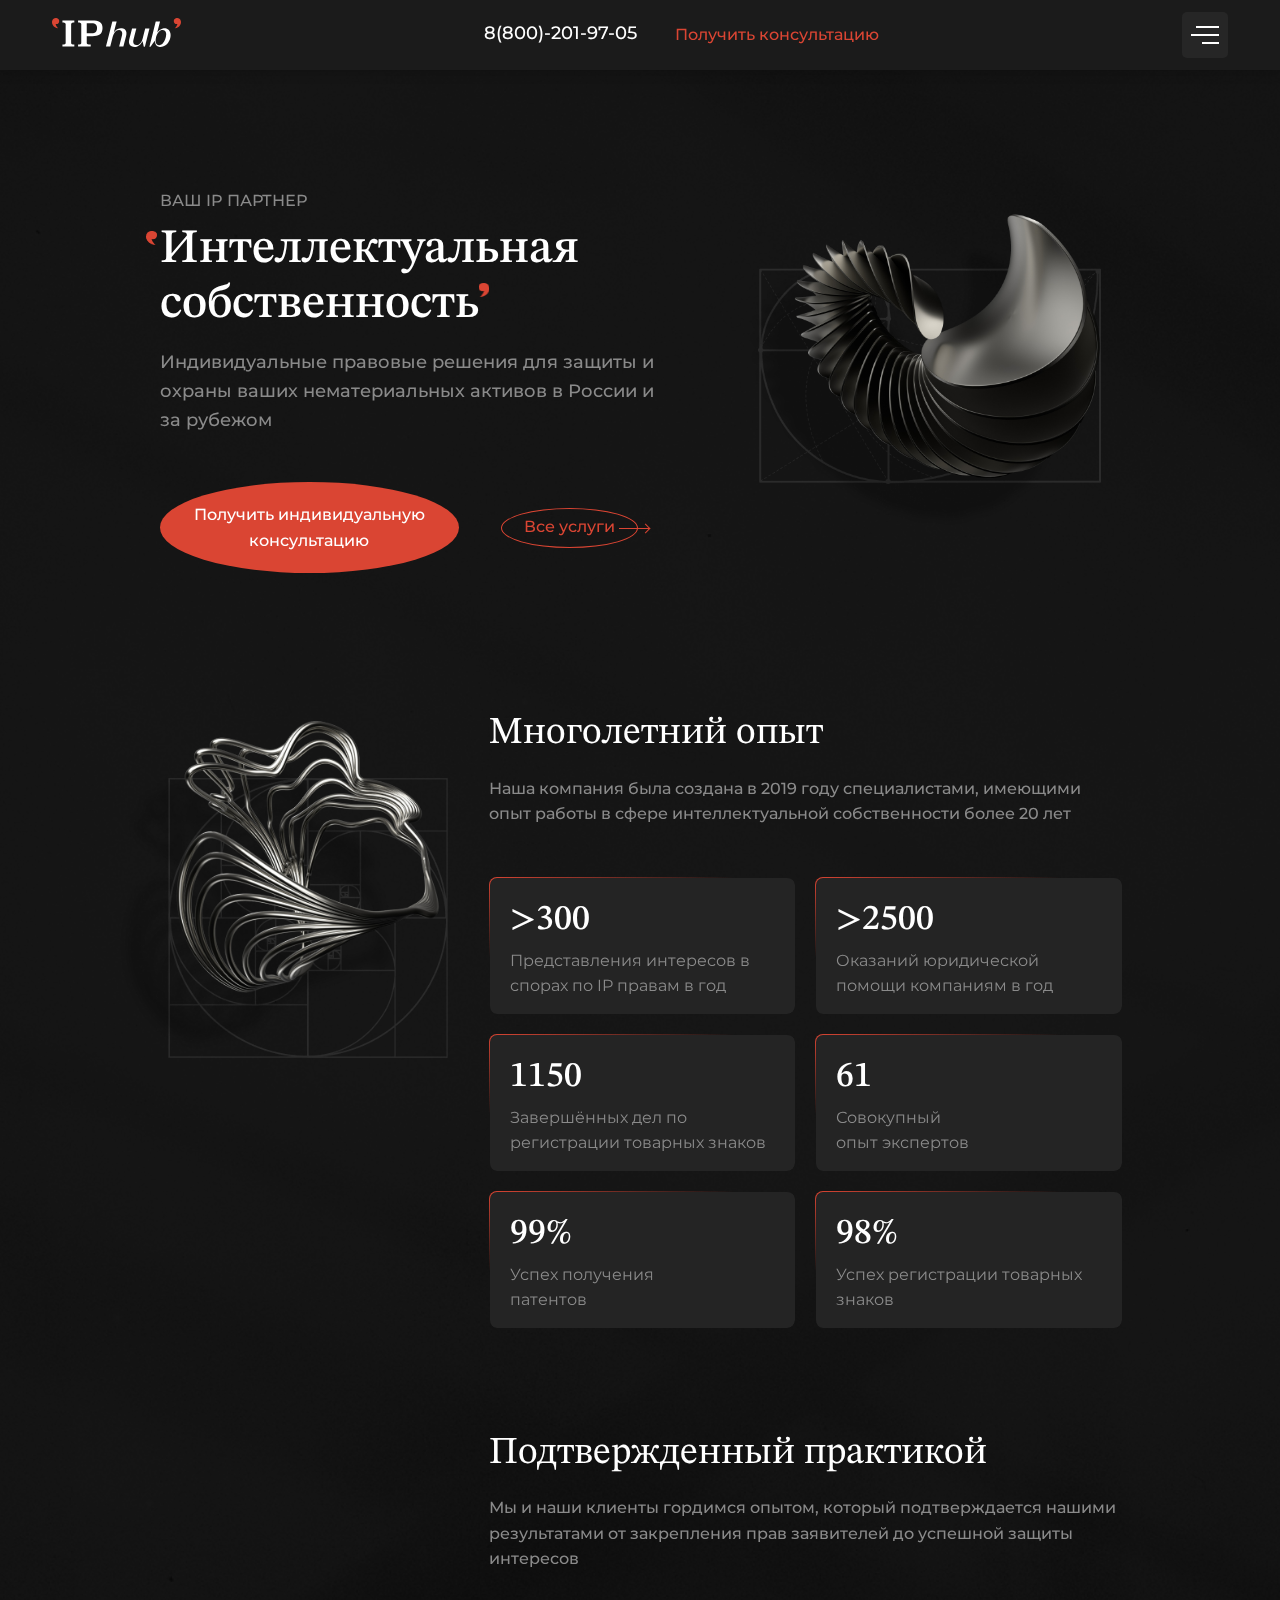
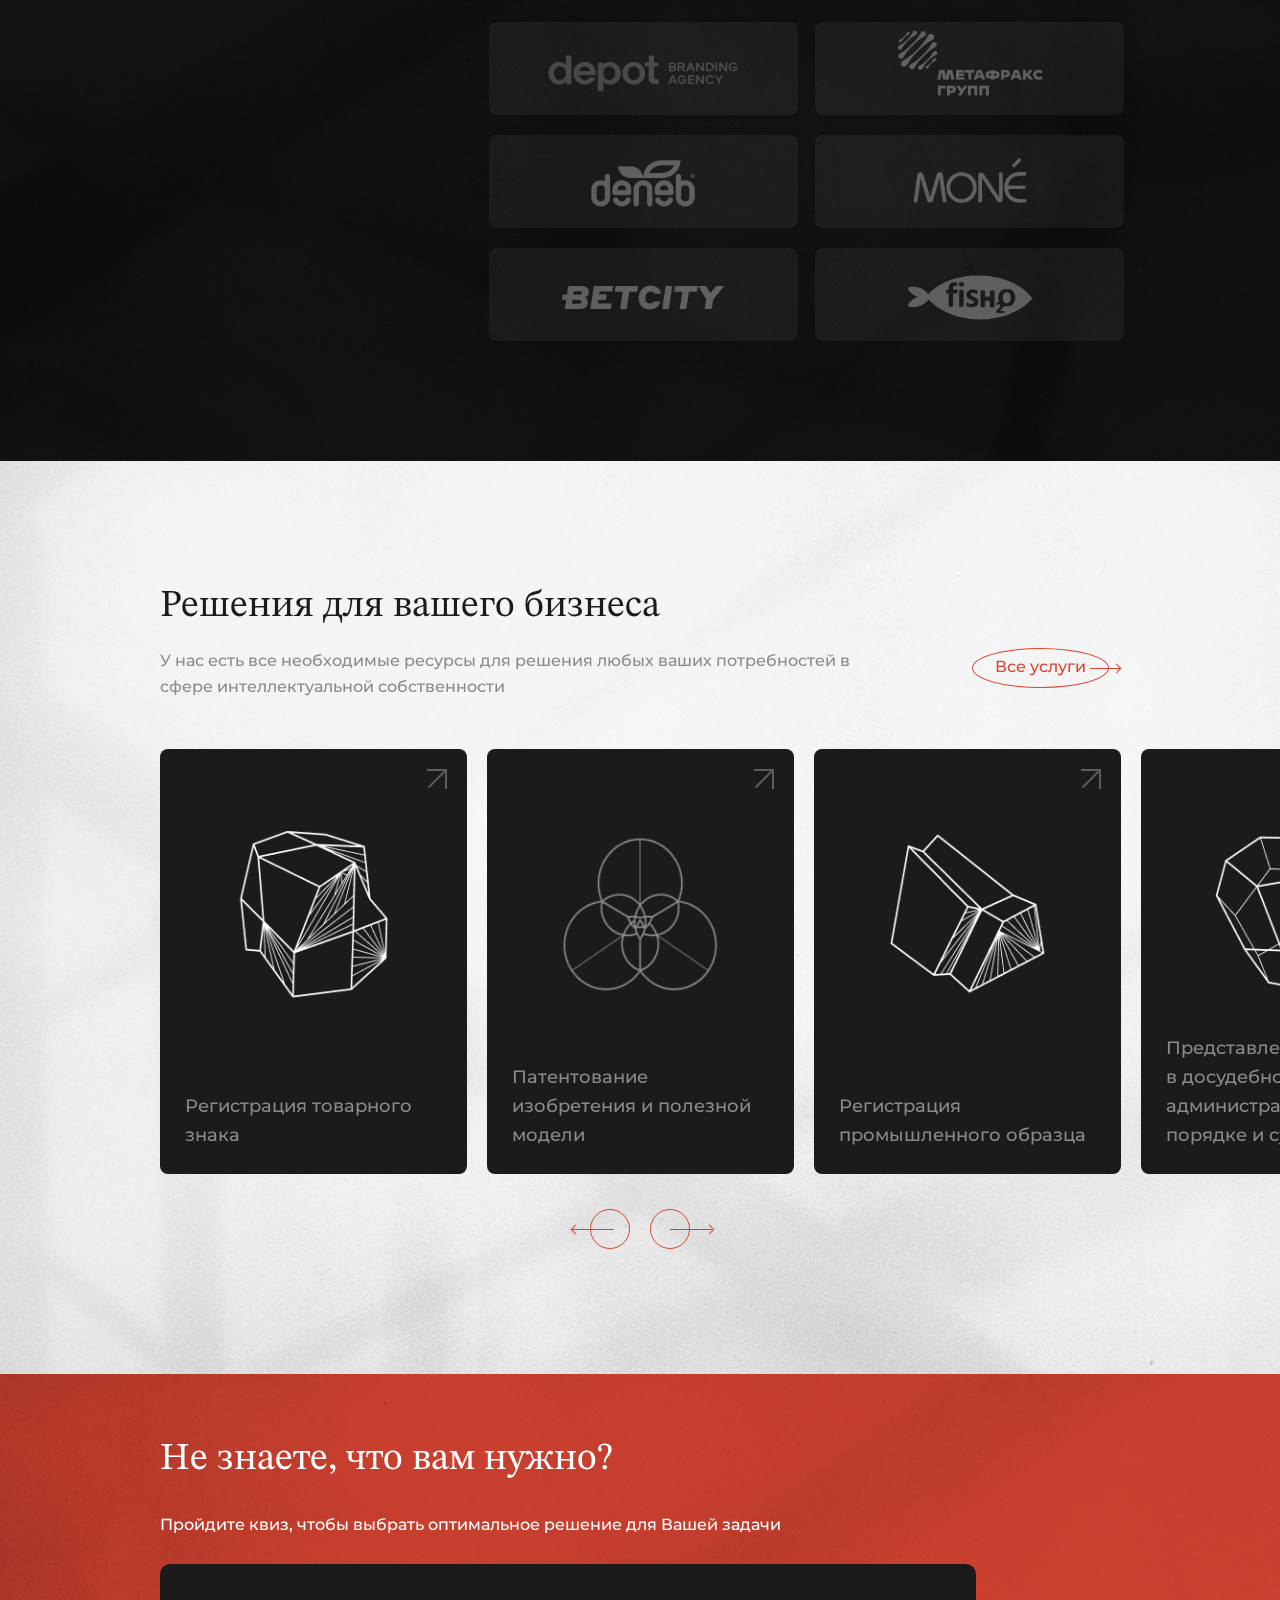
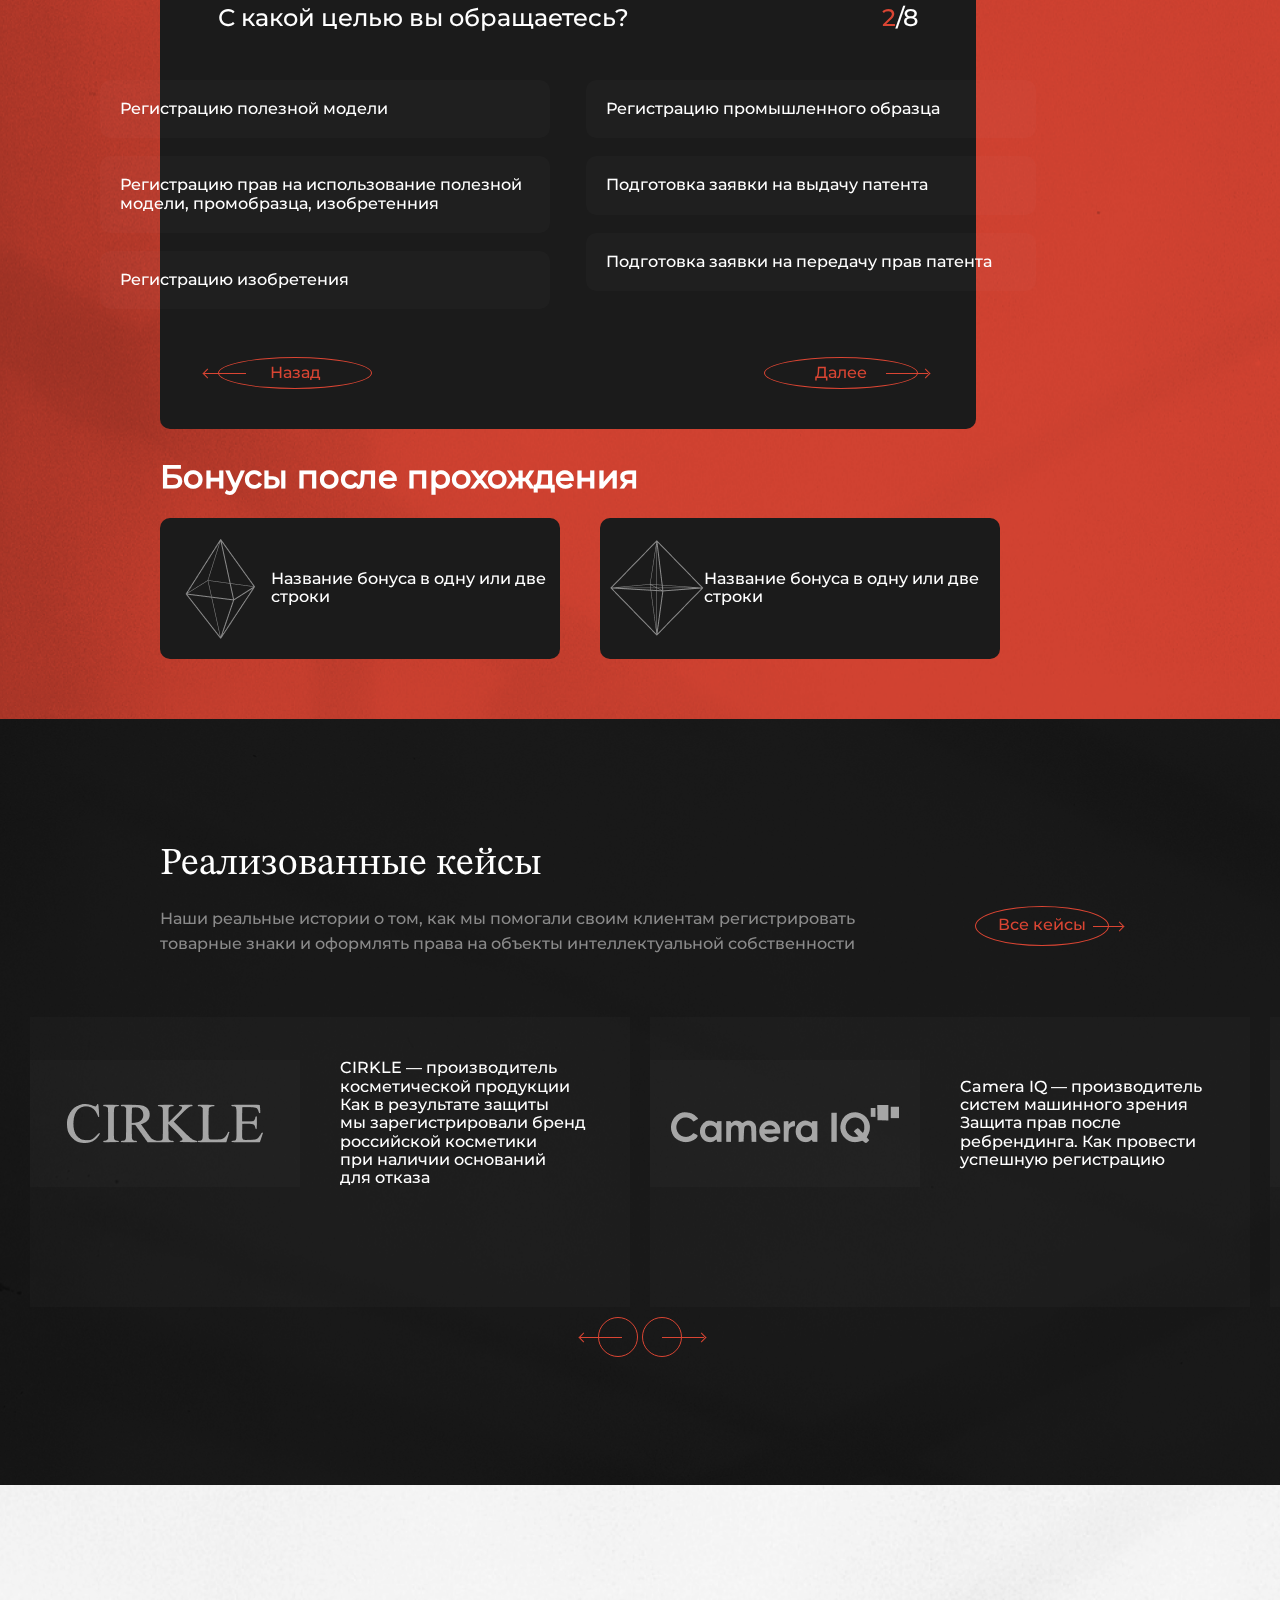
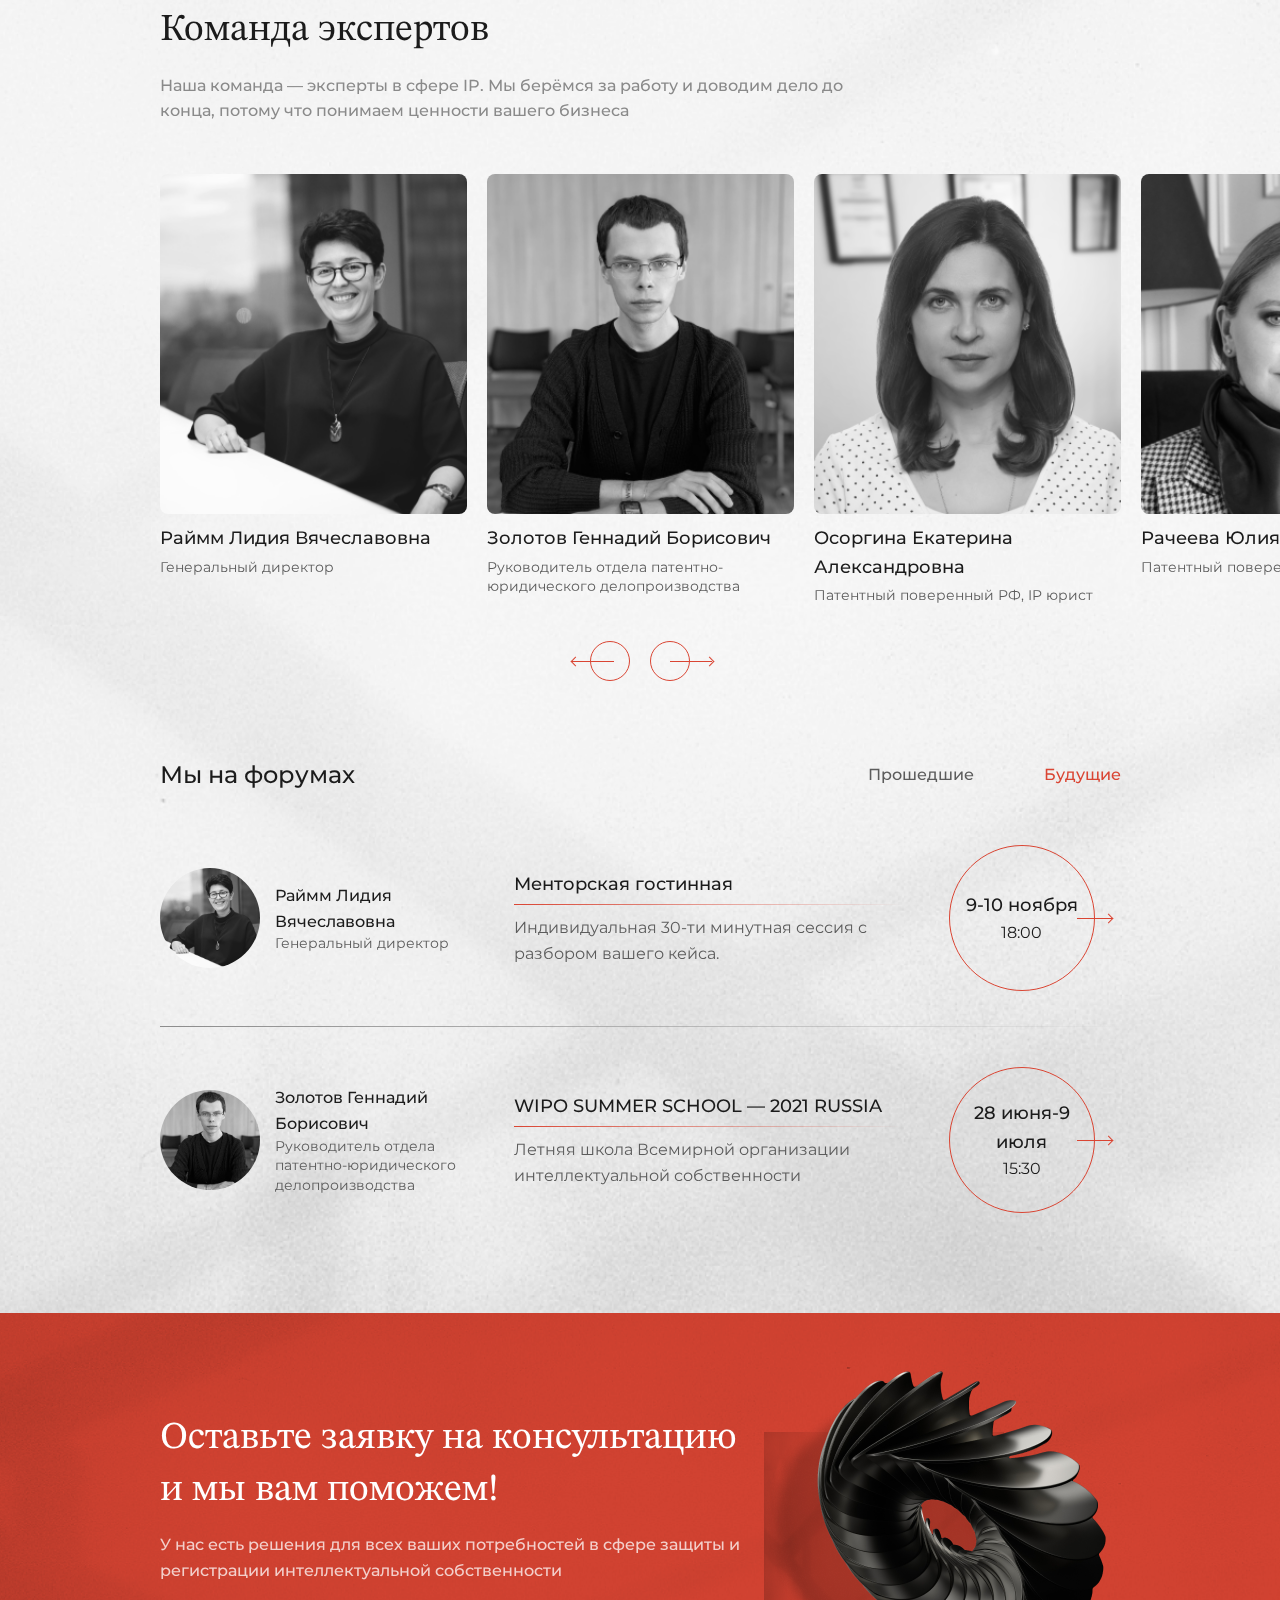
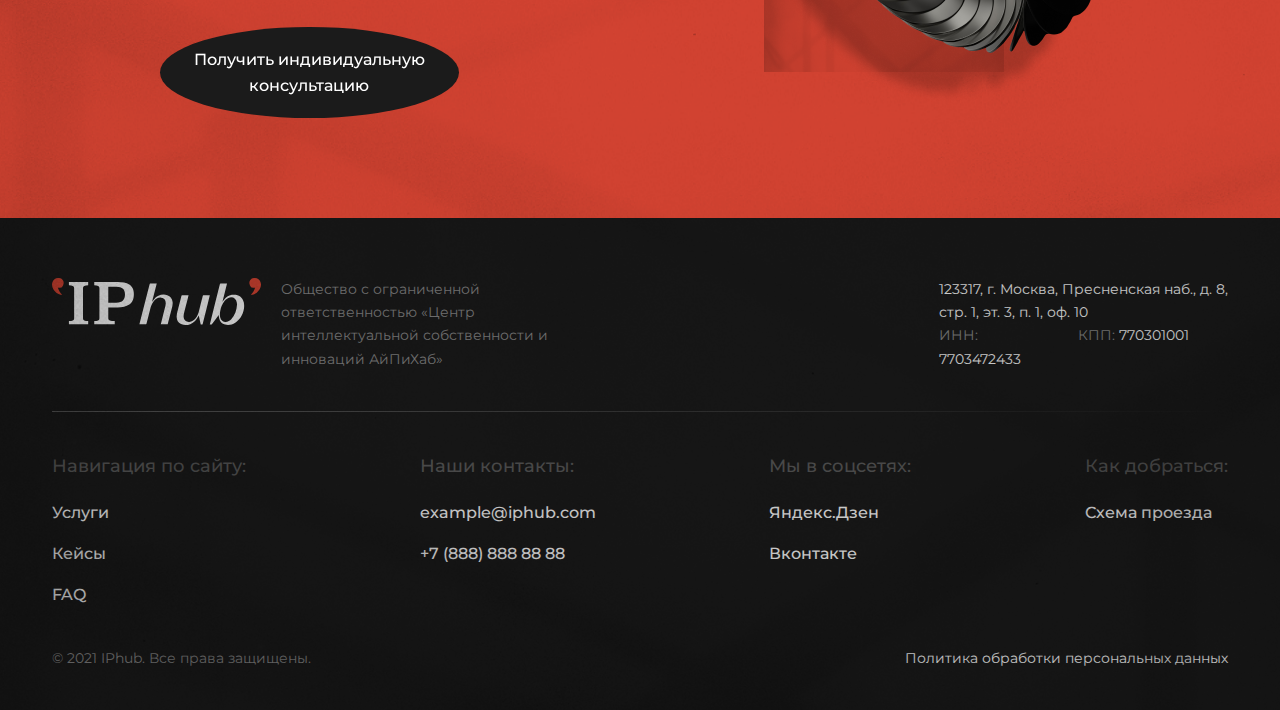
==== commit 0cab288c: "Update index.html" ====
--- a/index.html
+++ b/index.html
@@ -28,7 +28,7 @@
             </div>
             <div class="header_nav">
                 <div class="nav_services">
-                    <a href="error.html" class="nav_services_link">Услуги</a>
+                    <a href="card.html" class="nav_services_link">Услуги</a>
                 </div>
                 <div class="nav_cases">
                     <a href="error.html" class="nav_cases_link">Кейсы</a>
@@ -194,7 +194,7 @@
         <h2 class="solutions__title">Решения для вашего бизнеса</h2>
         <div class="solutions__wrapper">
             <div class="solutions__descr">У нас есть все необходимые ресурсы для решения любых ваших потребностей в сфере интеллектуальной собственности</div>
-            <a href="error.html" class="button-allservices solutions__button">Все услуги</a>
+            <a href="card.html" class="button-allservices solutions__button">Все услуги</a>
         </div>
         <div class="solutions__slider" id="solutions__slider">
             <div class="slider__wrapper">
@@ -251,7 +251,6 @@
         </div>
     </div>
         </div>
-        <a href="error.html" class="button-allservices cases__button_media">Все услуги</a>
     </div>
 </section>
 
@@ -298,7 +297,7 @@
             <h2 class="solutions__title case-title">Реализованные кейсы</h2>
             <div class="solutions__wrapper">
                 <div class="solutions__descr">Наши реальные истории о том, как мы помогали своим клиентам регистрировать товарные знаки и оформлять права на объекты интеллектуальной собственности</div>
-                <a href="error.html" class="button-allservices solutions__button">Все услуги</a>
+                <a href="error.html" class="button-allservices solutions__button">Все кейсы</a>
             </div>
             <div class="case-container">
                 <div class="case-slider">
@@ -558,4 +557,4 @@
     </footer>
     <script type="text/javascript" src="scripts/slider.js"></script>
 </body>
-</html>+</html>
